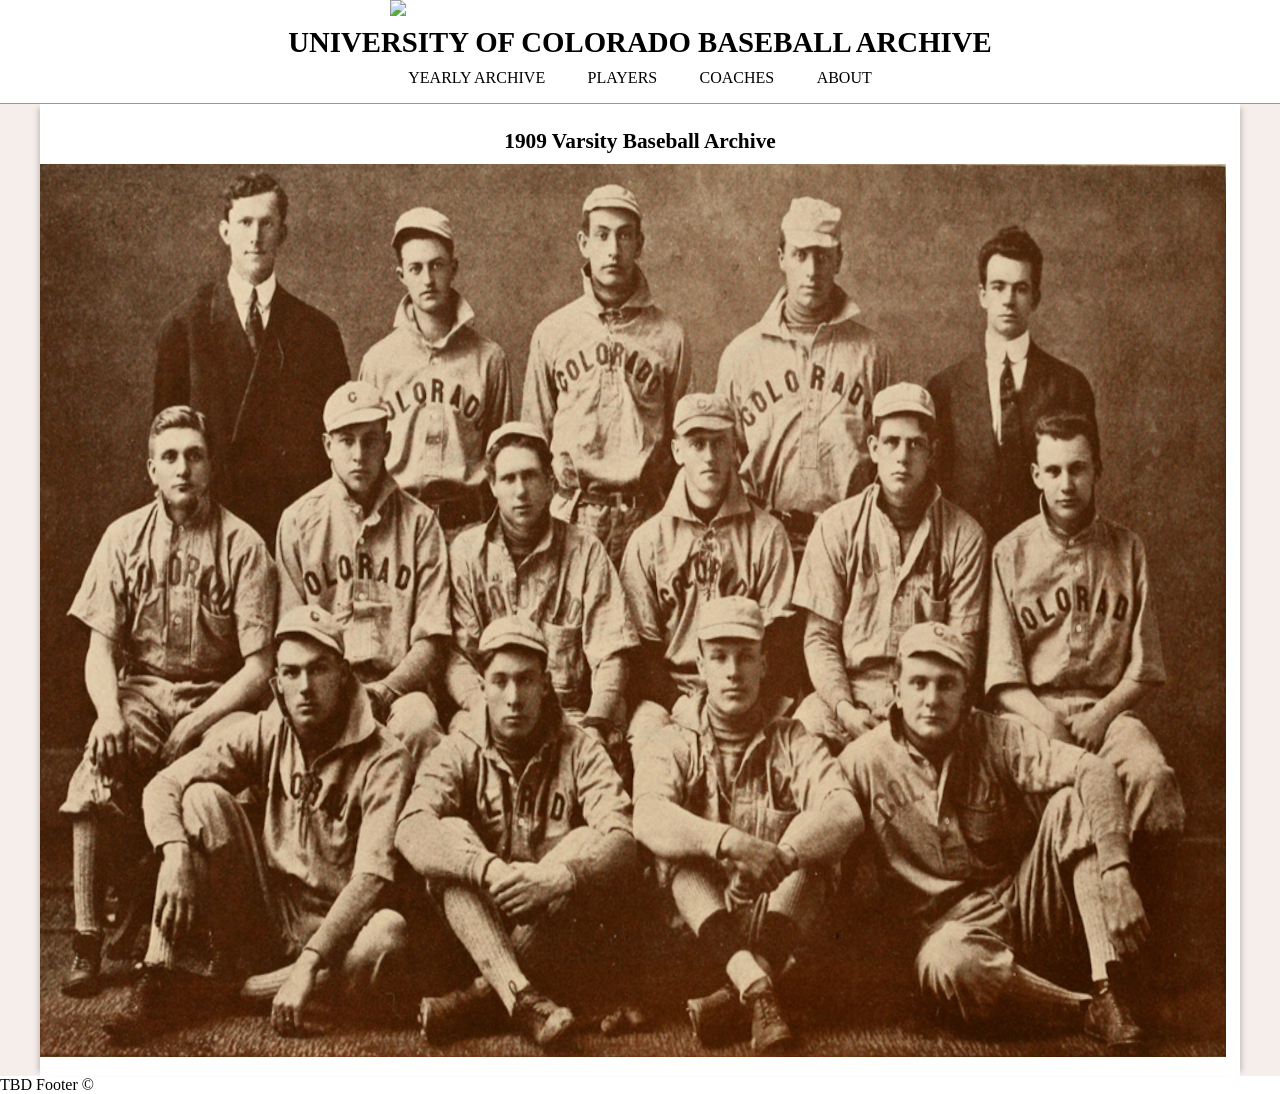
==== pages/years/1909.html @ 4bb7cfab "1909 start" ====
<!DOCTYPE html>
<html lang="en"><meta http-equiv="Content-Type" content="text/html; charset=UTF-8">

  <head>
    <meta charset-"UTF-8">
    <meta name="viewport" content="width=device-width, initial-scale=1.0">
    <link rel="stylesheet" href="../../assets/css/main.css">
    <link rel="stylesheet" href="../../assets/css/mobile.css">

  </head>
  <body>
    <title>Archives of CU Baseball</title>
    <div id="header"></div>
    <div id="main-background">
        <div id="info-content">          
            <h1>1909 Varsity Baseball Archive</h1>
            <img src="../../assets/images/team/teamphoto1909.png" alt="Full Team Photo 1908-09" class="main-image"><br>

        </div>
    </div>
    <div id="footer"></div>
    <script src="../../assets/javascript/headerFooter.js"></script>
  </body>
</html>
---- assets/css/main.css ----
body {font-family: 'Playfair Display', serif;}
* {box-sizing: border-box;}
* {
        margin: 0;
        padding: 0;
        border: 0;
        outline: 0;
        font-size: 100%;
        vertical-align: baseline;
        background: transparent;
    }

.headerImage {
    display: block;
    margin-left: auto;
    margin-right: auto;
    image-rendering: auto;
    max-width: 500px;
}
#header h1{
	font-family: Georgia, serif;
    display:flex;
    justify-content: center;
    font-size: 1.8em;
    margin-top:10px;
    margin-bottom:10px;
}
.container {
    text-align: center;
    margin: 0 auto;
}
#header nav{
    width:100%;
    height: 30px;
    background: rgb(255,255,255);
    position: relative;
    display:block;
    margin-bottom:5px;
}
#header nav a{
    color: rgb(0, 0, 0);
    text-decoration:none;
    white-space: nowrap;
    margin: 1.5%;
}
#header nav a:hover{
    color: rgb(207, 184, 124, 1);
    text-decoration: none;
    -webkit-transition: all .3s ease;
    -moz-transition: all .3s ease;
    -ms-transition: all .3s ease;
    -o-transition: all .3s ease;
    transition: all .3s ease;
}
#header p{
	font-family: 'Playfair Display', serif;
    font-size: 12pt;
    margin-top:10px;
    margin-bottom:10px;
}
#header hr{
    display: block;
    height: 1px;
    border: 0;
    border-top: 1px solid #979797;
    margin: 1em 0;
    padding: 0;
}
#main-background{
    background: rgb(246,238,235);
}
#info-content {
    max-width: 1200px;
    width: 100%;
    margin: 0 auto;
    background: rgb(255, 255, 255);
    padding-top: 15px;
    padding-bottom: 15px;
    height:auto;
    overflow:hidden;
    -webkit-box-shadow: 0 5px 5px 0 rgba(0, 0, 0, .25);
    box-shadow: 6px 0 5px -4px rgba(0, 0, 0, 0.2), -6px 0 5px -4px rgba(0, 0, 0, 0.2);
}
.row:after {
  content: "";
  display: table;
  clear: both;
}
.main-column {
  float: left;
  width: 33.33%;
  padding: 10px;
}
#info-content hr{
    display: block;
    height: 1px;
    border: 0;
    border-top: 1px solid #979797;
    margin-top: 0px;
    margin-bottom: 0px;
    padding: 0;
}
#info-content h1{
    text-align:center;
    font-size: 16pt;
    font-family: 'Garamond', sans-serif;
    margin-top:10px;
    margin-bottom:10px;
	font-family: 'Playfair Display', serif;
}
#info-content h5{
    text-align:center;
    font-size: 9pt;
    margin-top:10px;
    margin-bottom:10px;
	font-family: 'Playfair Display', serif;
}
#info-content h3{
    text-align:center;
    font-size: 12pt;
    margin-top:5px;
    margin-bottom:5px;
	font-family: 'Playfair Display', serif;
}
#info-content h2{
    text-align:center;
    font-size: 20pt;
	font-family: 'Playfair Display', serif;
}
#info-content a{
    color: rgb(0, 0, 0);
    text-decoration:none;
    white-space: nowrap;
}
#info-content a:hover{
    color: rgb(207, 184, 124, 1);
    text-decoration: none;
    -webkit-transition: all .3s ease;
    -moz-transition: all .3s ease;
    -ms-transition: all .3s ease;
    -o-transition: all .3s ease;
    transition: all .3s ease;
}
.row::after {
  content: "";
  clear: both;
  display: table;
}
.year{
    border-bottom: solid;
}
.year-banner{
    background-color:rgb(246,238,235)
}
#main-image {
    display: block;
    margin-left: auto;
    margin-right: auto;
    image-rendering: auto;
    width: 100%;
}
---- assets/css/mobile.css ----
@media screen and (min-width: 601px) and (max-width: 800px){
    #header h1{
        text-align: center;
    }
}
@media screen and (min-width: 501px) and (max-width: 600px){
    #header h1{
        font-size: 18pt;
        text-align: center;
    }
    .headerImage{
        max-height:200px;
    }
    #info-content h5{
        font-size: 10pt;
        text-align: center;
    }
}
@media screen and (min-width: 451px) and (max-width:500px) {
    .main-column {
        width: 100%;
    }
    .headerImage {
        max-width: 100%;
    }
    #header h1{
        font-size: 14pt;
        text-align: center;
    }
    #header p{
        font-size: 10pt;
    }
    .headerImage{
        max-height:170px;
    }
    #info-content h5{
        font-size: 10pt;
        text-align: center;
    }
}
@media screen and (min-width: 370px) and (max-width:450px) {
    .main-column {
        width: 100%;
    }
    .headerImage{
        max-height:120px;
    }
    #header h1{
        font-size: 12pt;
        text-align: center;
    }
    #header p{
        font-size: 9pt;
    }
    #info-content h1{
        font-size: 12pt;
    }
    #info-content h5{
        font-size: 9pt;
        text-align: center;
    }
}
@media screen and (max-width: 369px){
    .main-column {
        width: 100%;
    }
    #header h1{
        font-size: 12pt;
        text-align: center;
    }
    .headerImage{
        max-height:100px;
    }
    #header p{
        font-size: 7pt;
    }
    #info-content h1{
        font-size: 10pt;
    }
    #info-content h5{
        font-size: 8pt;
        text-align: center;
    }
}
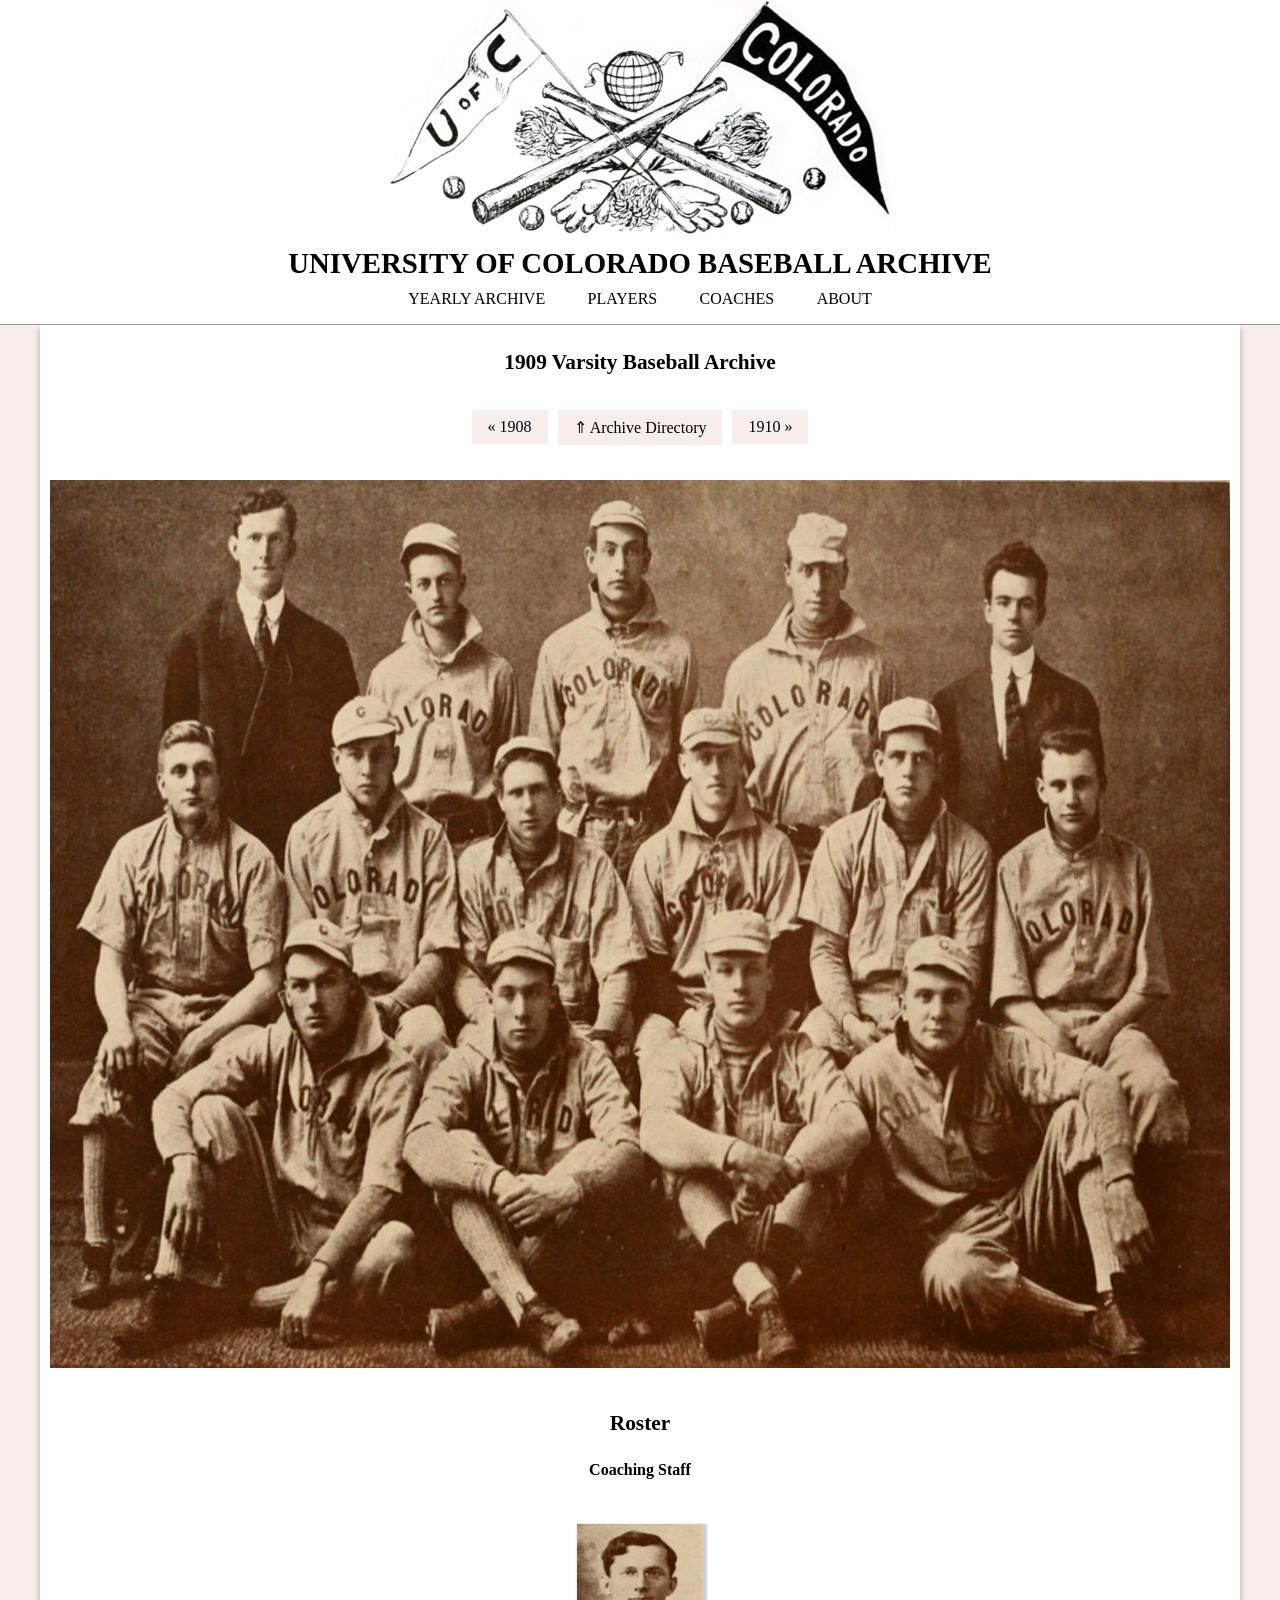
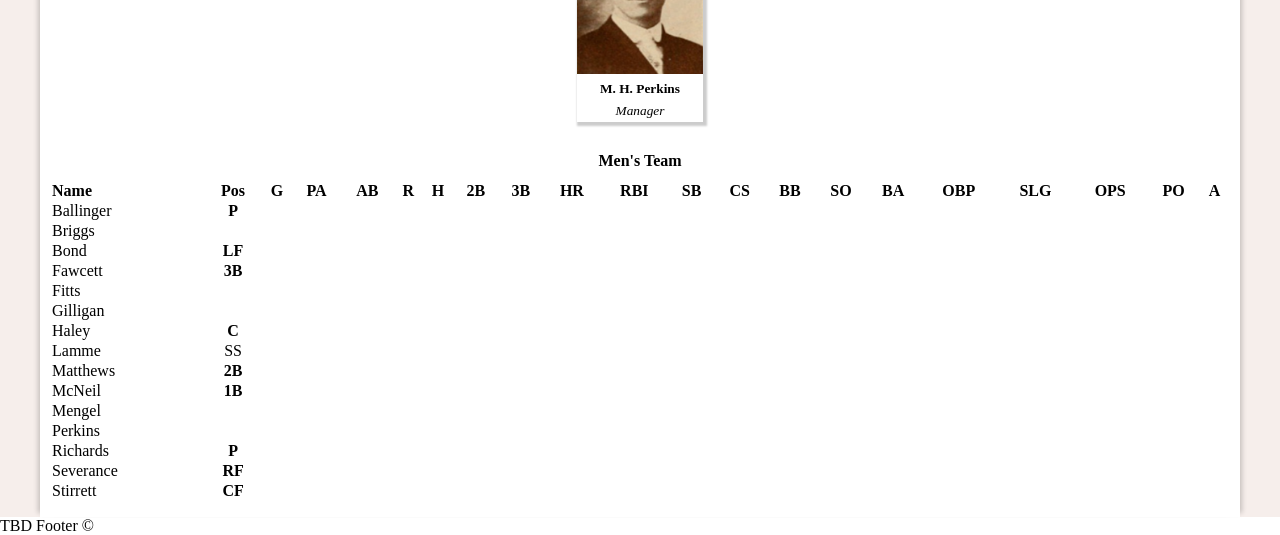
==== commit 2a8c0594: "1909 work" ====
--- a/pages/years/1909.html
+++ b/pages/years/1909.html
@@ -12,13 +12,111 @@
     <title>Archives of CU Baseball</title>
     <div id="header"></div>
     <div id="main-background">
-        <div id="info-content">          
-            <h1>1909 Varsity Baseball Archive</h1>
-            <img src="../../assets/images/team/teamphoto1909.png" alt="Full Team Photo 1908-09" class="main-image"><br>
-
+        <div id="info-content">
+            <div id="tab-content">   
+              <h1>1909 Varsity Baseball Archive</h1>
+              <div class="backnext">
+                  <a id = 'backnextbutton' href="./1908" class="next">&laquo; 1908</a><br>
+                  <a id = 'backnextbutton' href="../../" class="next">&uArr; Archive Directory</a>
+                  <a id = 'backnextbutton' href="./1910" class="next">1910 &raquo;</a>
+              </div>
+              <img src="../../assets/images/team/teamphoto1909.png" alt="Full Team Photo 1908-09" class="main-image"><br>
+              <h2>Roster</h2>
+              <h3>Coaching Staff</h3>
+              <div id="headshotcontainer">
+                <a>
+                    <img src="../../assets/images/headshots/mhperkins.png" class="coachheadshot" alt="Headshot of Otis Smith"><br>
+                    <div class="caption"><b>M. H. Perkins</b></div>
+                    <div class="caption"><i>Manager</i></div>
+                </a>
+              </div>
+              <h3>Men's Team</h3>
+              <table id="table-roster">
+                <tbody>
+                  <tr>
+                    <th>Name</th>
+                    <th>Pos</th>
+                    <th>G</th>
+                    <th>PA</th>
+                    <th>AB</th>
+                    <th>R</th>
+                    <th>H</th>
+                    <th>2B</th>
+                    <th>3B</th>
+                    <th>HR</th>
+                    <th>RBI</th>
+                    <th>SB</th>
+                    <th>CS</th>
+                    <th>BB</th>
+                    <th>SO</th>
+                    <th>BA</th>
+                    <th>OBP</th>
+                    <th>SLG</th>
+                    <th>OPS</th>
+                    <th>PO</th>
+                    <th>A</th>
+                  </tr>
+                  <tr>
+                    <td>Ballinger</td>
+                    <td><b>P</b></td>
+                  </tr>
+                  <tr>
+                    <td>Briggs</td>
+                  </tr>
+                  <tr>
+                    <td>Bond</td>
+                    <td><b>LF</b></td>
+                  </tr>
+                  <tr>
+                    <td>Fawcett</td>
+                    <td><b>3B</b></td>
+                  </tr>
+                  <tr>
+                    <td>Fitts</td>
+                  </tr>
+                  <tr>
+                    <td>Gilligan</td>
+                  </tr>
+                  <tr>
+                    <td>Haley</td>
+                    <td><b>C</b></td>
+                  </tr>
+                  <tr>
+                    <td>Lamme</td>
+                    <td>SS</td>
+                  </tr>
+                  <tr>
+                    <td>Matthews</td>
+                    <td><b>2B</b></td>
+                  </tr>
+                  <tr>
+                    <td>McNeil</td>
+                    <td><b>1B</b></td>
+                  </tr>
+                  <tr>
+                    <td>Mengel</td>
+                  </tr>
+                  <tr>
+                    <td>Perkins</td>
+                  </tr>
+                  <tr>
+                    <td>Richards</td>
+                    <td><b>P</b></td>
+                  </tr>
+                  <tr>
+                    <td>Severance</td>
+                    <td><b>RF</b></td>
+                  </tr>
+                  <tr>
+                    <td>Stirrett</td>
+                    <td><b>CF</b></td>
+                  </tr>
+                </tbody>
+              </table>
+            </div>   
         </div>
     </div>
     <div id="footer"></div>
-    <script src="../../assets/javascript/headerFooter.js"></script>
+    <script src="../../assets/javascript//headerFooter/headerFooter.js"></script>
   </body>
 </html>
--- a/assets/css/main.css
+++ b/assets/css/main.css
@@ -9,7 +9,9 @@
         vertical-align: baseline;
         background: transparent;
     }
-
+img{
+    border: 0;
+}
 .headerImage {
     display: block;
     margin-left: auto;
@@ -152,10 +154,86 @@
 .year-banner{
     background-color:rgb(246,238,235)
 }
-#main-image {
+.main-image {
     display: block;
     margin-left: auto;
     margin-right: auto;
     image-rendering: auto;
     width: 100%;
+}
+#tab-content {
+    float: left;
+    padding: 0 10px;
+    max-width: 100%;
+    border-left: none;
+    height: 100%;
+    display: block;
+}
+.backnext{
+    display: flex;
+    justify-content: center;
+    align-items: center;
+    margin: 30px;
+}
+#backnextbutton{
+    text-decoration: none;
+    display: inline-block;
+    padding: 8px 16px;
+    background-color: rgb(246,238,235);
+    color: rgb(0, 0, 0);
+    margin: 5px;
+}
+#backnextbutton:hover { 
+    background-color: rgb(248, 243, 243); 
+    text-decoration: underline; 
+}
+#tab-content h2{
+    font-size:16pt;
+    margin:25px;
+}
+#tab-content h3{
+    margin: 10px;
+    font-size:12pt;
+}
+#headshotcontainer{
+    text-align:center;
+    margin:30px;
+}
+#headshotcontainer a{
+    margin:15px 20px auto;
+    display:inline-block;
+    font-size:10pt;
+    box-shadow: 2px 2px 2px 2px #ccc;
+}
+#headshotcontainer a:hover{
+    color: rgb(0, 0, 0);
+}
+.coachheadshot {
+    height: 150px; 
+}
+.caption {
+    padding: 3px;
+    text-align: center;
+}
+#table-roster{
+    margin: 0 auto;
+    width: 100%;
+}
+th:hover{
+    background-color:#f6f5f5;
+}
+#table-roster th:nth-child(1) {
+    text-align: left;
+}​
+#table-roster th{
+    text-align:center;
+}
+#table-roster td:nth-child(1) {
+  text-align: left;
+}
+#table-roster td{
+    text-align:center;
+}
+td:hover{
+    background-color:#f6f5f5;
 }
--- a/assets/css/mobile.css
+++ b/assets/css/mobile.css
@@ -14,6 +14,9 @@
     #info-content h5{
         font-size: 10pt;
         text-align: center;
+    }
+    .coachheadshot {
+        height: 130px; 
     }
 }
 @media screen and (min-width: 451px) and (max-width:500px) {
@@ -37,6 +40,9 @@
         font-size: 10pt;
         text-align: center;
     }
+    .coachheadshot {
+        height: 120px; 
+    }
 }
 @media screen and (min-width: 370px) and (max-width:450px) {
     .main-column {
@@ -58,6 +64,9 @@
     #info-content h5{
         font-size: 9pt;
         text-align: center;
+    }
+    .coachheadshot {
+        height: 110px; 
     }
 }
 @media screen and (max-width: 369px){
@@ -81,4 +90,7 @@
         font-size: 8pt;
         text-align: center;
     }
+    .coachheadshot {
+        height: 105px; 
+    }
 }
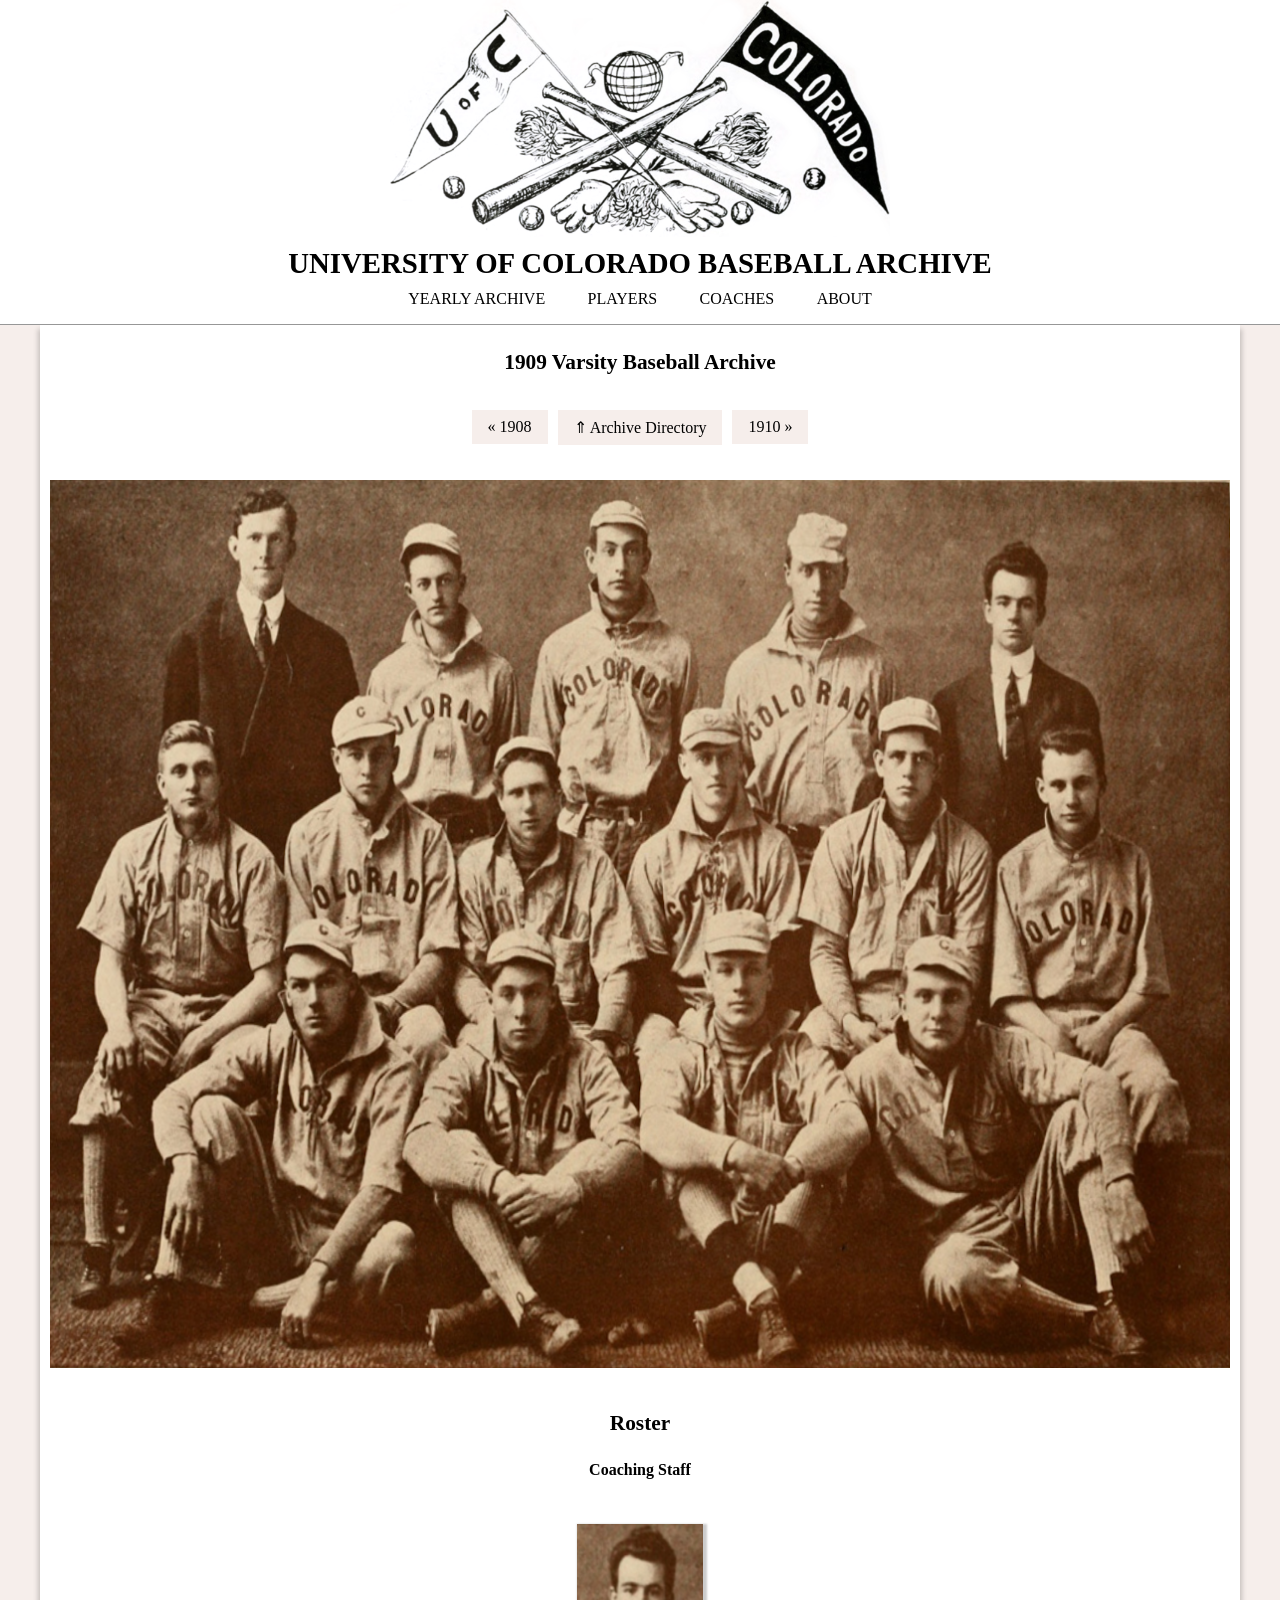
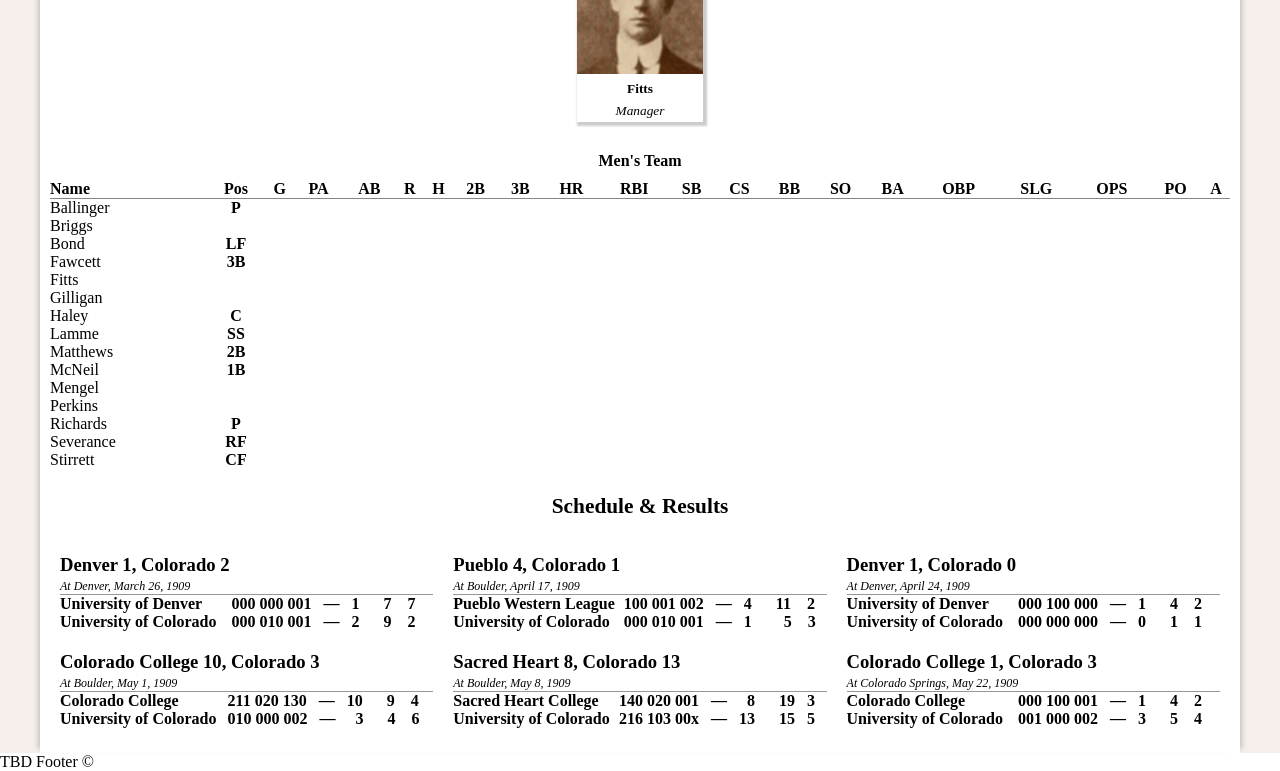
==== commit 986e5667: "1909 box additions" ====
--- a/pages/years/1909.html
+++ b/pages/years/1909.html
@@ -25,8 +25,8 @@
               <h3>Coaching Staff</h3>
               <div id="headshotcontainer">
                 <a>
-                    <img src="../../assets/images/headshots/mhperkins.png" class="coachheadshot" alt="Headshot of Otis Smith"><br>
-                    <div class="caption"><b>M. H. Perkins</b></div>
+                    <img src="../../assets/images/headshots/fitts.png" class="coachheadshot" alt="Headshot of Fitts"><br>
+                    <div class="caption"><b>Fitts</b></div>
                     <div class="caption"><i>Manager</i></div>
                 </a>
               </div>
@@ -83,7 +83,7 @@
                   </tr>
                   <tr>
                     <td>Lamme</td>
-                    <td>SS</td>
+                    <td><b>SS</b></td>
                   </tr>
                   <tr>
                     <td>Matthews</td>
@@ -113,6 +113,95 @@
                   </tr>
                 </tbody>
               </table>
+              <h2>Schedule &amp; Results</h2>
+              <div class = "row">
+                <div class="main-columnbox">
+                  <p class="box-title">Denver 1, Colorado 2</p>
+                  <i>At Denver, March 26, 1909</i><hr>
+                  <table class="box-score">
+                    <tr>
+                      <td><b>University of Denver</b></td>
+                      <td><b>000 000 001  —   1    7   7</b></td>
+                    </tr>
+                    <tr>
+                      <td><b>University of Colorado</b></td>
+                      <td><b>000 010 001  —   2    9   2</b></td>
+                    </tr>
+                  </table>
+                </div>
+                <div class="main-columnbox">
+                  <p class="box-title">Pueblo 4, Colorado 1</p>
+                  <i>At Boulder, April 17, 1909</i><hr>
+                  <table class="box-score">
+                    <tr>
+                      <td><b>Pueblo Western League</b></td>
+                      <td><b>100 001 002  —   4    11   2</b></td>
+                    </tr>
+                    <tr>
+                      <td><b>University of Colorado</b></td>
+                      <td><b>000 010 001  —   1     5   3</b></td>
+                    </tr>
+                  </table>
+                </div>
+                <div class="main-columnbox">
+                  <p class="box-title">Denver 1, Colorado 0</p>
+                  <i>At Denver, April 24, 1909</i><hr>
+                  <table class="box-score">
+                    <tr>
+                      <td><b>University of Denver</b></td>
+                      <td><b>000 100 000  —   1    4   2</b></td>
+                    </tr>
+                    <tr>
+                      <td><b>University of Colorado</b></td>
+                      <td><b>000 000 000  —   0    1   1</b></td>
+                    </tr>
+                  </table>
+                </div>
+              </div>
+              <div class="row">
+                <div class="main-columnbox">
+                  <p class="box-title">Colorado College 10, Colorado 3</p>
+                  <i>At Boulder, May 1, 1909</i><hr>
+                  <table class="box-score">
+                    <tr>
+                      <td><b>Colorado College</b></td>
+                      <td><b>211 020 130  —   10    9   4</b></td>
+                    </tr>
+                    <tr>
+                      <td><b>University of Colorado</b></td>
+                      <td><b>010 000 002  —    3    4   6</b></td>
+                    </tr>
+                  </table>
+                </div>
+                <div class="main-columnbox">
+                  <p class="box-title">Sacred Heart 8, Colorado 13</p>
+                  <i>At Boulder, May 8, 1909</i><hr>
+                  <table class="box-score">
+                    <tr>
+                      <td><b>Sacred Heart College</b></td>
+                      <td><b>140 020 001  —    8    19  3</b></td>
+                    </tr>
+                    <tr>
+                      <td><b>University of Colorado</b></td>
+                      <td><b>216 103 00x  —   13    15  5</b></td>
+                    </tr>
+                  </table>
+                </div>
+                <div class="main-columnbox">
+                  <p class="box-title">Colorado College 1, Colorado 3</p>
+                  <i>At Colorado Springs, May 22, 1909</i><hr>
+                  <table class="box-score">
+                    <tr>
+                      <td><b>Colorado College</b></td>
+                      <td><b>000 100 001  —   1    4   2</b></td>
+                    </tr>
+                    <tr>
+                      <td><b>University of Colorado</b></td>
+                      <td><b>001 000 002  —   3    5   4</b></td>
+                    </tr>
+                  </table>
+                </div>
+              </div>
             </div>   
         </div>
     </div>
--- a/assets/css/main.css
+++ b/assets/css/main.css
@@ -218,6 +218,7 @@
 #table-roster{
     margin: 0 auto;
     width: 100%;
+    border-collapse: collapse;
 }
 th:hover{
     background-color:#f6f5f5;
@@ -229,11 +230,32 @@
     text-align:center;
 }
 #table-roster td:nth-child(1) {
-  text-align: left;
+    text-align: left;
 }
 #table-roster td{
     text-align:center;
 }
 td:hover{
     background-color:#f6f5f5;
+}
+#table-roster tr:first-of-type {
+    border-bottom: 1px solid rgb(133, 133, 133);
+}
+.box-score{
+    margin: 0 auto;
+    width: 100%;
+    border-collapse: collapse;
+}
+.main-columnbox {
+    float: left;
+    width: 33.33%;
+    padding: 10px;
+}
+.main-columnbox i{
+    font-size:9pt
+}
+.box-title{
+    text-align:left;
+    font-weight: bold;
+    font-size: 14pt;
 }
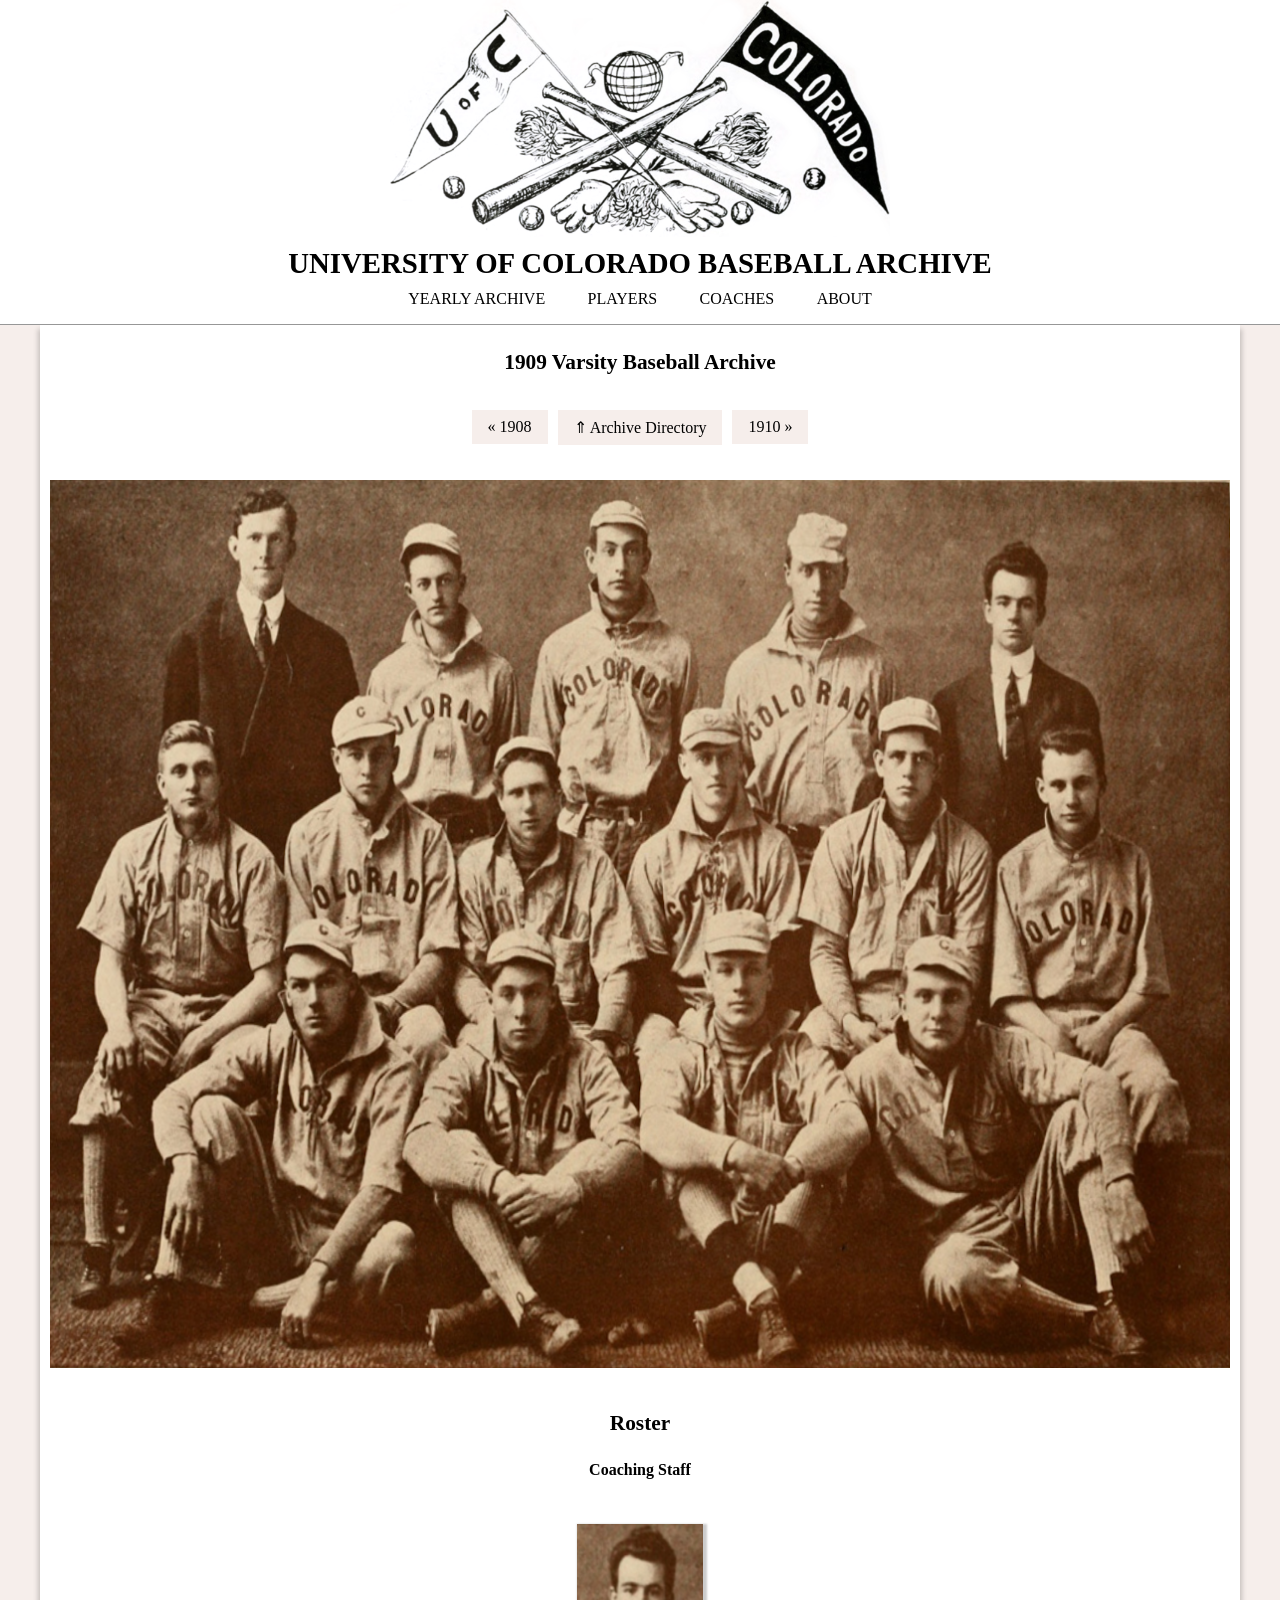
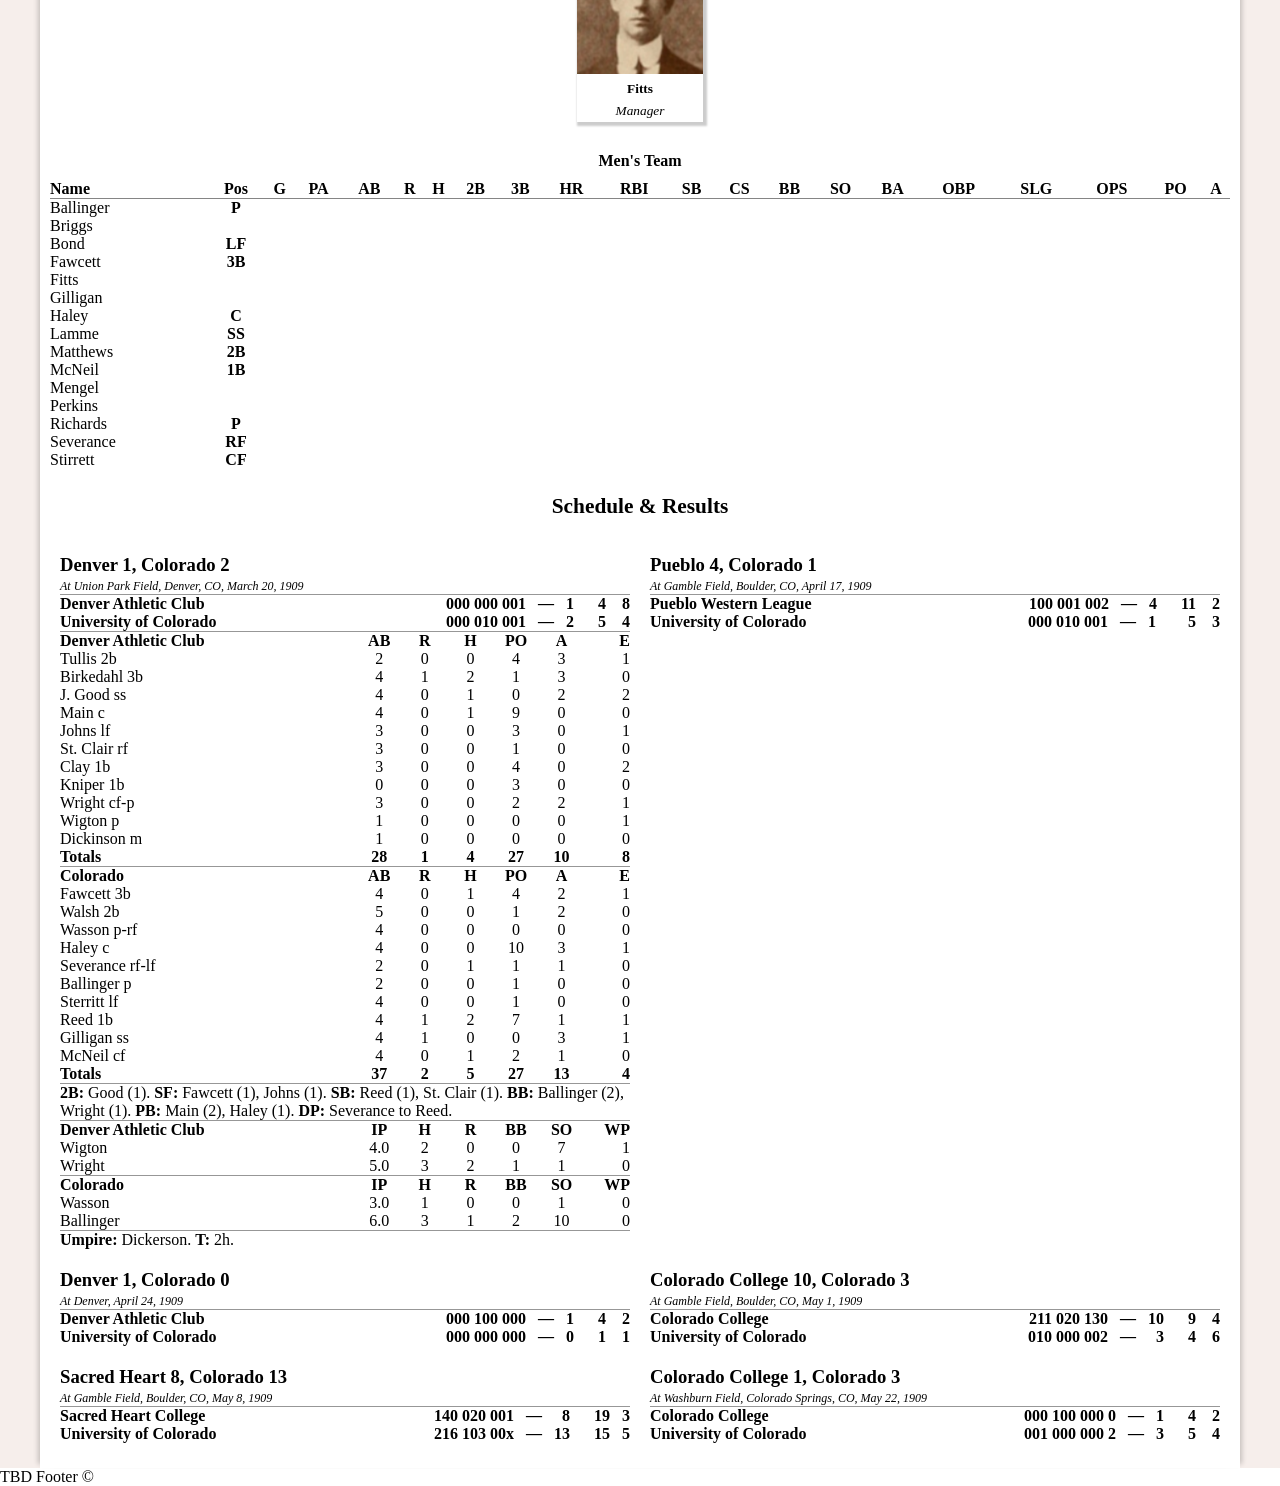
==== commit a7194146: "mobile clean up and dac 1909 meet" ====
--- a/pages/years/1909.html
+++ b/pages/years/1909.html
@@ -20,6 +20,7 @@
                   <a id = 'backnextbutton' href="../../" class="next">&uArr; Archive Directory</a>
                   <a id = 'backnextbutton' href="./1910" class="next">1910 &raquo;</a>
               </div>
+              <!-- https://www.coloradohistoricnewspapers.org/?a=d&d=RMD19090321-01.2.195&srpos=18&e=-01-1909--06-1909--en-20--1--img-txIN%7CtxCO%7CtxTA-colorado+university+baseball-------0------ -->
               <img src="../../assets/images/team/teamphoto1909.png" alt="Full Team Photo 1908-09" class="main-image"><br>
               <h2>Roster</h2>
               <h3>Coaching Staff</h3>
@@ -31,107 +32,407 @@
                 </a>
               </div>
               <h3>Men's Team</h3>
-              <table id="table-roster">
-                <tbody>
-                  <tr>
-                    <th>Name</th>
-                    <th>Pos</th>
-                    <th>G</th>
-                    <th>PA</th>
-                    <th>AB</th>
-                    <th>R</th>
-                    <th>H</th>
-                    <th>2B</th>
-                    <th>3B</th>
-                    <th>HR</th>
-                    <th>RBI</th>
-                    <th>SB</th>
-                    <th>CS</th>
-                    <th>BB</th>
-                    <th>SO</th>
-                    <th>BA</th>
-                    <th>OBP</th>
-                    <th>SLG</th>
-                    <th>OPS</th>
-                    <th>PO</th>
-                    <th>A</th>
-                  </tr>
-                  <tr>
-                    <td>Ballinger</td>
-                    <td><b>P</b></td>
-                  </tr>
-                  <tr>
-                    <td>Briggs</td>
-                  </tr>
-                  <tr>
-                    <td>Bond</td>
-                    <td><b>LF</b></td>
-                  </tr>
-                  <tr>
-                    <td>Fawcett</td>
-                    <td><b>3B</b></td>
-                  </tr>
-                  <tr>
-                    <td>Fitts</td>
-                  </tr>
-                  <tr>
-                    <td>Gilligan</td>
-                  </tr>
-                  <tr>
-                    <td>Haley</td>
-                    <td><b>C</b></td>
-                  </tr>
-                  <tr>
-                    <td>Lamme</td>
-                    <td><b>SS</b></td>
-                  </tr>
-                  <tr>
-                    <td>Matthews</td>
-                    <td><b>2B</b></td>
-                  </tr>
-                  <tr>
-                    <td>McNeil</td>
-                    <td><b>1B</b></td>
-                  </tr>
-                  <tr>
-                    <td>Mengel</td>
-                  </tr>
-                  <tr>
-                    <td>Perkins</td>
-                  </tr>
-                  <tr>
-                    <td>Richards</td>
-                    <td><b>P</b></td>
-                  </tr>
-                  <tr>
-                    <td>Severance</td>
-                    <td><b>RF</b></td>
-                  </tr>
-                  <tr>
-                    <td>Stirrett</td>
-                    <td><b>CF</b></td>
-                  </tr>
-                </tbody>
-              </table>
+              <div style="overflow-x:auto;">
+                <table id="table-roster">
+                  <tbody>
+                    <tr>
+                      <th>Name</th>
+                      <th>Pos</th>
+                      <th>G</th>
+                      <th>PA</th>
+                      <th>AB</th>
+                      <th>R</th>
+                      <th>H</th>
+                      <th>2B</th>
+                      <th>3B</th>
+                      <th>HR</th>
+                      <th>RBI</th>
+                      <th>SB</th>
+                      <th>CS</th>
+                      <th>BB</th>
+                      <th>SO</th>
+                      <th>BA</th>
+                      <th>OBP</th>
+                      <th>SLG</th>
+                      <th>OPS</th>
+                      <th>PO</th>
+                      <th>A</th>
+                    </tr>
+                    <tr>
+                      <td>Ballinger</td>
+                      <td><b>P</b></td>
+                    </tr>
+                    <tr>
+                      <td>Briggs</td>
+                    </tr>
+                    <tr>
+                      <td>Bond</td>
+                      <td><b>LF</b></td>
+                    </tr>
+                    <tr>
+                      <td>Fawcett</td>
+                      <td><b>3B</b></td>
+                    </tr>
+                    <tr>
+                      <td>Fitts</td>
+                    </tr>
+                    <tr>
+                      <td>Gilligan</td>
+                    </tr>
+                    <tr>
+                      <td>Haley</td>
+                      <td><b>C</b></td>
+                    </tr>
+                    <tr>
+                      <td>Lamme</td>
+                      <td><b>SS</b></td>
+                    </tr>
+                    <tr>
+                      <td>Matthews</td>
+                      <td><b>2B</b></td>
+                    </tr>
+                    <tr>
+                      <td>McNeil</td>
+                      <td><b>1B</b></td>
+                    </tr>
+                    <tr>
+                      <td>Mengel</td>
+                    </tr>
+                    <tr>
+                      <td>Perkins</td>
+                    </tr>
+                    <tr>
+                      <td>Richards</td>
+                      <td><b>P</b></td>
+                    </tr>
+                    <tr>
+                      <td>Severance</td>
+                      <td><b>RF</b></td>
+                    </tr>
+                    <tr>
+                      <td>Stirrett</td>
+                      <td><b>CF</b></td>
+                    </tr>
+                  </tbody>
+                </table>
+              </div>
               <h2>Schedule &amp; Results</h2>
               <div class = "row">
                 <div class="main-columnbox">
+                  <!-- https://www.e-yearbook.com/sp/eybb?school=593&year=1911&up=2&startpage=230 -->
                   <p class="box-title">Denver 1, Colorado 2</p>
-                  <i>At Denver, March 26, 1909</i><hr>
+                  <i>At Union Park Field, Denver, CO, March 20, 1909</i><hr>
                   <table class="box-score">
                     <tr>
-                      <td><b>University of Denver</b></td>
-                      <td><b>000 000 001  —   1    7   7</b></td>
+                      <td><b>Denver Athletic Club</b></td>
+                      <td><b>000 000 001  —   1    4   8</b></td>
                     </tr>
                     <tr>
                       <td><b>University of Colorado</b></td>
-                      <td><b>000 010 001  —   2    9   2</b></td>
-                    </tr>
-                  </table>
+                      <td><b>000 010 001  —   2    5   4</b></td>
+                    </tr>
+                  </table><hr>
+                  <table class="box-score-detailed">
+                    <tr>
+                      <th class="main-stat">Denver Athletic Club</th>
+                      <th class="bat-stat">AB</th>
+                      <th class="bat-stat">R</th>
+                      <th class="bat-stat">H</th>
+                      <th class="bat-stat">PO</th>
+                      <th class="bat-stat">A</th>
+                      <th class="last-stat">E</th>
+                    </tr>
+                    <tr>
+                      <td class="main-stat">Tullis 2b</td>
+                      <td class="bat-stat">2</td>
+                      <td class="bat-stat">0</td>
+                      <td class="bat-stat">0</td>
+                      <td class="bat-stat">4</td>
+                      <td class="bat-stat">3</td>
+                      <td class="last-stat">1</td>
+                    </tr>
+                    <tr>
+                      <td class="main-stat">Birkedahl 3b</td>
+                      <td class="bat-stat">4</td>
+                      <td class="bat-stat">1</td>
+                      <td class="bat-stat">2</td>
+                      <td class="bat-stat">1</td>
+                      <td class="bat-stat">3</td>
+                      <td class="last-stat">0</td>
+                    </tr>
+                    <tr>
+                      <td class="main-stat">J. Good ss</td>
+                      <td class="bat-stat">4</td>
+                      <td class="bat-stat">0</td>
+                      <td class="bat-stat">1</td>
+                      <td class="bat-stat">0</td>
+                      <td class="bat-stat">2</td>
+                      <td class="last-stat">2</td>
+                    </tr>
+                    <tr>
+                      <td class="main-stat">Main c</td>
+                      <td class="bat-stat">4</td>
+                      <td class="bat-stat">0</td>
+                      <td class="bat-stat">1</td>
+                      <td class="bat-stat">9</td>
+                      <td class="bat-stat">0</td>
+                      <td class="last-stat">0</td>
+                    </tr>
+                    <tr>
+                      <td class="main-stat">Johns lf</td>
+                      <td class="bat-stat">3</td>
+                      <td class="bat-stat">0</td>
+                      <td class="bat-stat">0</td>
+                      <td class="bat-stat">3</td>
+                      <td class="bat-stat">0</td>
+                      <td class="last-stat">1</td>
+                    </tr>
+                    <tr>
+                      <td class="main-stat">St. Clair rf</td>
+                      <td class="bat-stat">3</td>
+                      <td class="bat-stat">0</td>
+                      <td class="bat-stat">0</td>
+                      <td class="bat-stat">1</td>
+                      <td class="bat-stat">0</td>
+                      <td class="last-stat">0</td>
+                    </tr>
+                    <tr>
+                      <td class="main-stat">Clay 1b</td>
+                      <td class="bat-stat">3</td>
+                      <td class="bat-stat">0</td>
+                      <td class="bat-stat">0</td>
+                      <td class="bat-stat">4</td>
+                      <td class="bat-stat">0</td>
+                      <td class="last-stat">2</td>
+                    </tr>
+                    <tr>
+                      <td class="main-stat">Kniper 1b</td>
+                      <td class="bat-stat">0</td>
+                      <td class="bat-stat">0</td>
+                      <td class="bat-stat">0</td>
+                      <td class="bat-stat">3</td>
+                      <td class="bat-stat">0</td>
+                      <td class="last-stat">0</td>
+                    </tr>
+                    <tr>
+                      <td class="main-stat">Wright cf-p</td>
+                      <td class="bat-stat">3</td>
+                      <td class="bat-stat">0</td>
+                      <td class="bat-stat">0</td>
+                      <td class="bat-stat">2</td>
+                      <td class="bat-stat">2</td>
+                      <td class="last-stat">1</td>
+                    </tr>
+                    <tr>
+                      <td class="main-stat">Wigton p</td>
+                      <td class="bat-stat">1</td>
+                      <td class="bat-stat">0</td>
+                      <td class="bat-stat">0</td>
+                      <td class="bat-stat">0</td>
+                      <td class="bat-stat">0</td>
+                      <td class="last-stat">1</td>
+                    </tr>
+                    <tr>
+                      <td class="main-stat">Dickinson m</td>
+                      <td class="bat-stat">1</td>
+                      <td class="bat-stat">0</td>
+                      <td class="bat-stat">0</td>
+                      <td class="bat-stat">0</td>
+                      <td class="bat-stat">0</td>
+                      <td class="last-stat">0</td>
+                    </tr>
+                    <tr>
+                      <th class="main-stat">Totals</th>
+                      <th class="bat-stat">28</th>
+                      <th class="bat-stat">1</th>
+                      <th class="bat-stat">4</th>
+                      <th class="bat-stat">27</th>
+                      <th class="bat-stat">10</th>
+                      <th class="last-stat">8</th>
+                    </tr>
+                  </table><hr>
+                  <table class="box-score-detailed">
+                    <tr>
+                      <th class="main-stat">Colorado</th>
+                      <th class="bat-stat">AB</th>
+                      <th class="bat-stat">R</th>
+                      <th class="bat-stat">H</th>
+                      <th class="bat-stat">PO</th>
+                      <th class="bat-stat">A</th>
+                      <th class="last-stat">E</th>
+                    </tr>
+                    <tr>
+                      <td class="main-stat">Fawcett 3b</td>
+                      <td class="bat-stat">4</td>
+                      <td class="bat-stat">0</td>
+                      <td class="bat-stat">1</td>
+                      <td class="bat-stat">4</td>
+                      <td class="bat-stat">2</td>
+                      <td class="last-stat">1</td>
+                    </tr>
+                    <tr>
+                      <td class="main-stat">Walsh 2b</td>
+                      <td class="bat-stat">5</td>
+                      <td class="bat-stat">0</td>
+                      <td class="bat-stat">0</td>
+                      <td class="bat-stat">1</td>
+                      <td class="bat-stat">2</td>
+                      <td class="last-stat">0</td>
+                    </tr>
+                    <tr>
+                      <td class="main-stat">Wasson p-rf</td>
+                      <td class="bat-stat">4</td>
+                      <td class="bat-stat">0</td>
+                      <td class="bat-stat">0</td>
+                      <td class="bat-stat">0</td>
+                      <td class="bat-stat">0</td>
+                      <td class="last-stat">0</td>
+                    </tr>
+                    <tr>
+                      <td class="main-stat">Haley c</td>
+                      <td class="bat-stat">4</td>
+                      <td class="bat-stat">0</td>
+                      <td class="bat-stat">0</td>
+                      <td class="bat-stat">10</td>
+                      <td class="bat-stat">3</td>
+                      <td class="last-stat">1</td>
+                    </tr>
+                    <tr>
+                      <td class="main-stat">Severance rf-lf</td>
+                      <td class="bat-stat">2</td>
+                      <td class="bat-stat">0</td>
+                      <td class="bat-stat">1</td>
+                      <td class="bat-stat">1</td>
+                      <td class="bat-stat">1</td>
+                      <td class="last-stat">0</td>
+                    </tr>
+                    <tr>
+                      <td class="main-stat">Ballinger p</td>
+                      <td class="bat-stat">2</td>
+                      <td class="bat-stat">0</td>
+                      <td class="bat-stat">0</td>
+                      <td class="bat-stat">1</td>
+                      <td class="bat-stat">0</td>
+                      <td class="last-stat">0</td>
+                    </tr>
+                    <tr>
+                      <td class="main-stat">Sterritt lf</td>
+                      <td class="bat-stat">4</td>
+                      <td class="bat-stat">0</td>
+                      <td class="bat-stat">0</td>
+                      <td class="bat-stat">1</td>
+                      <td class="bat-stat">0</td>
+                      <td class="last-stat">0</td>
+                    </tr>
+                    <tr>
+                      <td class="main-stat">Reed 1b</td>
+                      <td class="bat-stat">4</td>
+                      <td class="bat-stat">1</td>
+                      <td class="bat-stat">2</td>
+                      <td class="bat-stat">7</td>
+                      <td class="bat-stat">1</td>
+                      <td class="last-stat">1</td>
+                    </tr>
+                    <tr>
+                      <td class="main-stat">Gilligan ss</td>
+                      <td class="bat-stat">4</td>
+                      <td class="bat-stat">1</td>
+                      <td class="bat-stat">0</td>
+                      <td class="bat-stat">0</td>
+                      <td class="bat-stat">3</td>
+                      <td class="last-stat">1</td>
+                    </tr>
+                    <tr>
+                      <td class="main-stat">McNeil cf</td>
+                      <td class="bat-stat">4</td>
+                      <td class="bat-stat">0</td>
+                      <td class="bat-stat">1</td>
+                      <td class="bat-stat">2</td>
+                      <td class="bat-stat">1</td>
+                      <td class="last-stat">0</td>
+                    </tr>
+                    <tr>
+                      <th class="main-stat">Totals</th>
+                      <th class="bat-stat">37</th>
+                      <th class="bat-stat">2</th>
+                      <th class="bat-stat">5</th>
+                      <th class="bat-stat">27</th>
+                      <th class="bat-stat">13</th>
+                      <th class="last-stat">4</th>
+                    </tr>
+                  </table><hr>
+                  <p> <b>2B:</b> Good (1).
+                      <b>SF:</b> Fawcett (1), Johns (1).
+                      <b>SB:</b> Reed (1), St. Clair (1).
+                      <b>BB:</b> Ballinger (2), Wright (1).
+                      <b>PB:</b> Main (2), Haley (1).
+                      <b>DP:</b> Severance to Reed.
+                  </p><hr>
+                  <table class="box-score-detailed">
+                    <tr>
+                      <th class="main-stat">Denver Athletic Club</th>
+                      <th class="bat-stat">IP</th>
+                      <th class="bat-stat">H</th>
+                      <th class="bat-stat">R</th>
+                      <th class="bat-stat">BB</th>
+                      <th class="bat-stat">SO</th>
+                      <th class="last-stat">WP</th>
+                    </tr>
+                    <tr>
+                      <td class="main-stat">Wigton</td>
+                      <td class="bat-stat">4.0</td>
+                      <td class="bat-stat">2</td>
+                      <td class="bat-stat">0</td>
+                      <td class="bat-stat">0</td>
+                      <td class="bat-stat">7</td>
+                      <td class="last-stat">1</td>
+                    </tr>
+                    <tr>
+                      <td class="main-stat">Wright</td>
+                      <td class="bat-stat">5.0</td>
+                      <td class="bat-stat">3</td>
+                      <td class="bat-stat">2</td>
+                      <td class="bat-stat">1</td>
+                      <td class="bat-stat">1</td>
+                      <td class="last-stat">0</td>
+                    </tr>
+                  </table><hr>
+                  <table class="box-score-detailed">
+                    <tr>
+                      <th class="main-stat">Colorado</th>
+                      <th class="bat-stat">IP</th>
+                      <th class="bat-stat">H</th>
+                      <th class="bat-stat">R</th>
+                      <th class="bat-stat">BB</th>
+                      <th class="bat-stat">SO</th>
+                      <th class="last-stat">WP</th>
+                    </tr>
+                    <tr>
+                      <td class="main-stat">Wasson</td>
+                      <td class="bat-stat">3.0</td>
+                      <td class="bat-stat">1</td>
+                      <td class="bat-stat">0</td>
+                      <td class="bat-stat">0</td>
+                      <td class="bat-stat">1</td>
+                      <td class="last-stat">0</td>
+                    </tr>
+                    <tr>
+                      <td class="main-stat">Ballinger</td>
+                      <td class="bat-stat">6.0</td>
+                      <td class="bat-stat">3</td>
+                      <td class="bat-stat">1</td>
+                      <td class="bat-stat">2</td>
+                      <td class="bat-stat">10</td>
+                      <td class="last-stat">0</td>
+                    </tr>
+                  </table><hr>
+                  <p> <b>Umpire:</b> Dickerson.
+                      <b>T:</b> 2h.
+                  </p>
                 </div>
                 <div class="main-columnbox">
                   <p class="box-title">Pueblo 4, Colorado 1</p>
-                  <i>At Boulder, April 17, 1909</i><hr>
+                  <i>At Gamble Field, Boulder, CO, April 17, 1909</i><hr>
                   <table class="box-score">
                     <tr>
                       <td><b>Pueblo Western League</b></td>
@@ -140,42 +441,44 @@
                     <tr>
                       <td><b>University of Colorado</b></td>
                       <td><b>000 010 001  —   1     5   3</b></td>
-                    </tr>
-                  </table>
-                </div>
-                <div class="main-columnbox">
-                  <p class="box-title">Denver 1, Colorado 0</p>
-                  <i>At Denver, April 24, 1909</i><hr>
-                  <table class="box-score">
-                    <tr>
-                      <td><b>University of Denver</b></td>
-                      <td><b>000 100 000  —   1    4   2</b></td>
-                    </tr>
-                    <tr>
-                      <td><b>University of Colorado</b></td>
-                      <td><b>000 000 000  —   0    1   1</b></td>
                     </tr>
                   </table>
                 </div>
               </div>
               <div class="row">
                 <div class="main-columnbox">
-                  <p class="box-title">Colorado College 10, Colorado 3</p>
-                  <i>At Boulder, May 1, 1909</i><hr>
+                  <p class="box-title">Denver 1, Colorado 0</p>
+                  <i>At Denver, April 24, 1909</i><hr>
                   <table class="box-score">
                     <tr>
-                      <td><b>Colorado College</b></td>
-                      <td><b>211 020 130  —   10    9   4</b></td>
+                      <td><b>Denver Athletic Club</b></td>
+                      <td><b>000 100 000  —   1    4   2</b></td>
                     </tr>
                     <tr>
                       <td><b>University of Colorado</b></td>
-                      <td><b>010 000 002  —    3    4   6</b></td>
+                      <td><b>000 000 000  —   0    1   1</b></td>
                     </tr>
                   </table>
                 </div>
                 <div class="main-columnbox">
+                  <p class="box-title">Colorado College 10, Colorado 3</p>
+                  <i>At Gamble Field, Boulder, CO, May 1, 1909</i><hr>
+                  <table class="box-score">
+                    <tr>
+                      <td><b>Colorado College</b></td>
+                      <td><b>211 020 130  —   10    9   4</b></td>
+                    </tr>
+                    <tr>
+                      <td><b>University of Colorado</b></td>
+                      <td><b>010 000 002  —    3    4   6</b></td>
+                    </tr>
+                  </table>
+                </div>
+              </div>
+              <div class="row">
+                <div class="main-columnbox">
                   <p class="box-title">Sacred Heart 8, Colorado 13</p>
-                  <i>At Boulder, May 8, 1909</i><hr>
+                  <i>At Gamble Field, Boulder, CO, May 8, 1909</i><hr>
                   <table class="box-score">
                     <tr>
                       <td><b>Sacred Heart College</b></td>
@@ -188,16 +491,17 @@
                   </table>
                 </div>
                 <div class="main-columnbox">
+                  <!-- https://www.coloradohistoricnewspapers.org/?a=d&d=BDC19090524-01.2.25&srpos=14&e=-01-1909--06-1909--en-20--1--img-txIN%7CtxCO%7CtxTA-colorado+university+baseball-------0------ -->
                   <p class="box-title">Colorado College 1, Colorado 3</p>
-                  <i>At Colorado Springs, May 22, 1909</i><hr>
+                  <i>At Washburn Field, Colorado Springs, CO, May 22, 1909</i><hr>
                   <table class="box-score">
                     <tr>
                       <td><b>Colorado College</b></td>
-                      <td><b>000 100 001  —   1    4   2</b></td>
+                      <td><b>000 100 000 0  —   1    4   2</b></td>
                     </tr>
                     <tr>
                       <td><b>University of Colorado</b></td>
-                      <td><b>001 000 002  —   3    5   4</b></td>
+                      <td><b>001 000 000 2  —   3    5   4</b></td>
                     </tr>
                   </table>
                 </div>
--- a/assets/css/main.css
+++ b/assets/css/main.css
@@ -235,6 +235,9 @@
 #table-roster td{
     text-align:center;
 }
+.box-score td:nth-child(2){
+    text-align: right;
+}
 td:hover{
     background-color:#f6f5f5;
 }
@@ -246,9 +249,15 @@
     width: 100%;
     border-collapse: collapse;
 }
+.box-score-detailed{
+    margin: 0 auto;
+    width: 100%;
+    border-collapse: collapse;
+}
+
 .main-columnbox {
     float: left;
-    width: 33.33%;
+    width: 50%;
     padding: 10px;
 }
 .main-columnbox i{
@@ -258,4 +267,16 @@
     text-align:left;
     font-weight: bold;
     font-size: 14pt;
+}
+.bat-stat{
+    width:8%;
+    text-align:center;
+}
+.main-stat{
+    width:50px;
+    text-align:left;
+}
+.last-stat{
+    width:8%;
+    text-align:right;
 }
--- a/assets/css/mobile.css
+++ b/assets/css/mobile.css
@@ -1,6 +1,9 @@
 @media screen and (min-width: 601px) and (max-width: 800px){
     #header h1{
         text-align: center;
+    }
+    .main-columnbox {
+        width: 100%;
     }
 }
 @media screen and (min-width: 501px) and (max-width: 600px){
@@ -18,10 +21,19 @@
     .coachheadshot {
         height: 130px; 
     }
+    .main-columnbox {
+        width: 100%;
+    }
 }
 @media screen and (min-width: 451px) and (max-width:500px) {
     .main-column {
         width: 100%;
+    }
+    .main-columnbox {
+        width: 100%;
+    }
+    .main-columnbox i{
+        font-size:8pt
     }
     .headerImage {
         max-width: 100%;
@@ -43,10 +55,22 @@
     .coachheadshot {
         height: 120px; 
     }
+    .box-title{
+        font-size: 12pt;
+    }
+    .box-score td{
+        font-size:10pt
+    }
 }
 @media screen and (min-width: 370px) and (max-width:450px) {
     .main-column {
         width: 100%;
+    }
+    .main-columnbox {
+        width: 100%;
+    }
+    .main-columnbox i{
+        font-size:8pt
     }
     .headerImage{
         max-height:120px;
@@ -68,10 +92,22 @@
     .coachheadshot {
         height: 110px; 
     }
+    .box-title{
+        font-size: 12pt;
+    }
+    .box-score td{
+        font-size:10pt
+    }
 }
 @media screen and (max-width: 369px){
     .main-column {
         width: 100%;
+    }
+    .main-columnbox {
+        width: 100%;
+    }
+    .main-columnbox i{
+        font-size:8pt
     }
     #header h1{
         font-size: 12pt;
@@ -93,4 +129,10 @@
     .coachheadshot {
         height: 105px; 
     }
+    .box-title{
+        font-size: 12pt;
+    }
+    .box-score td{
+        font-size:10pt
+    }
 }
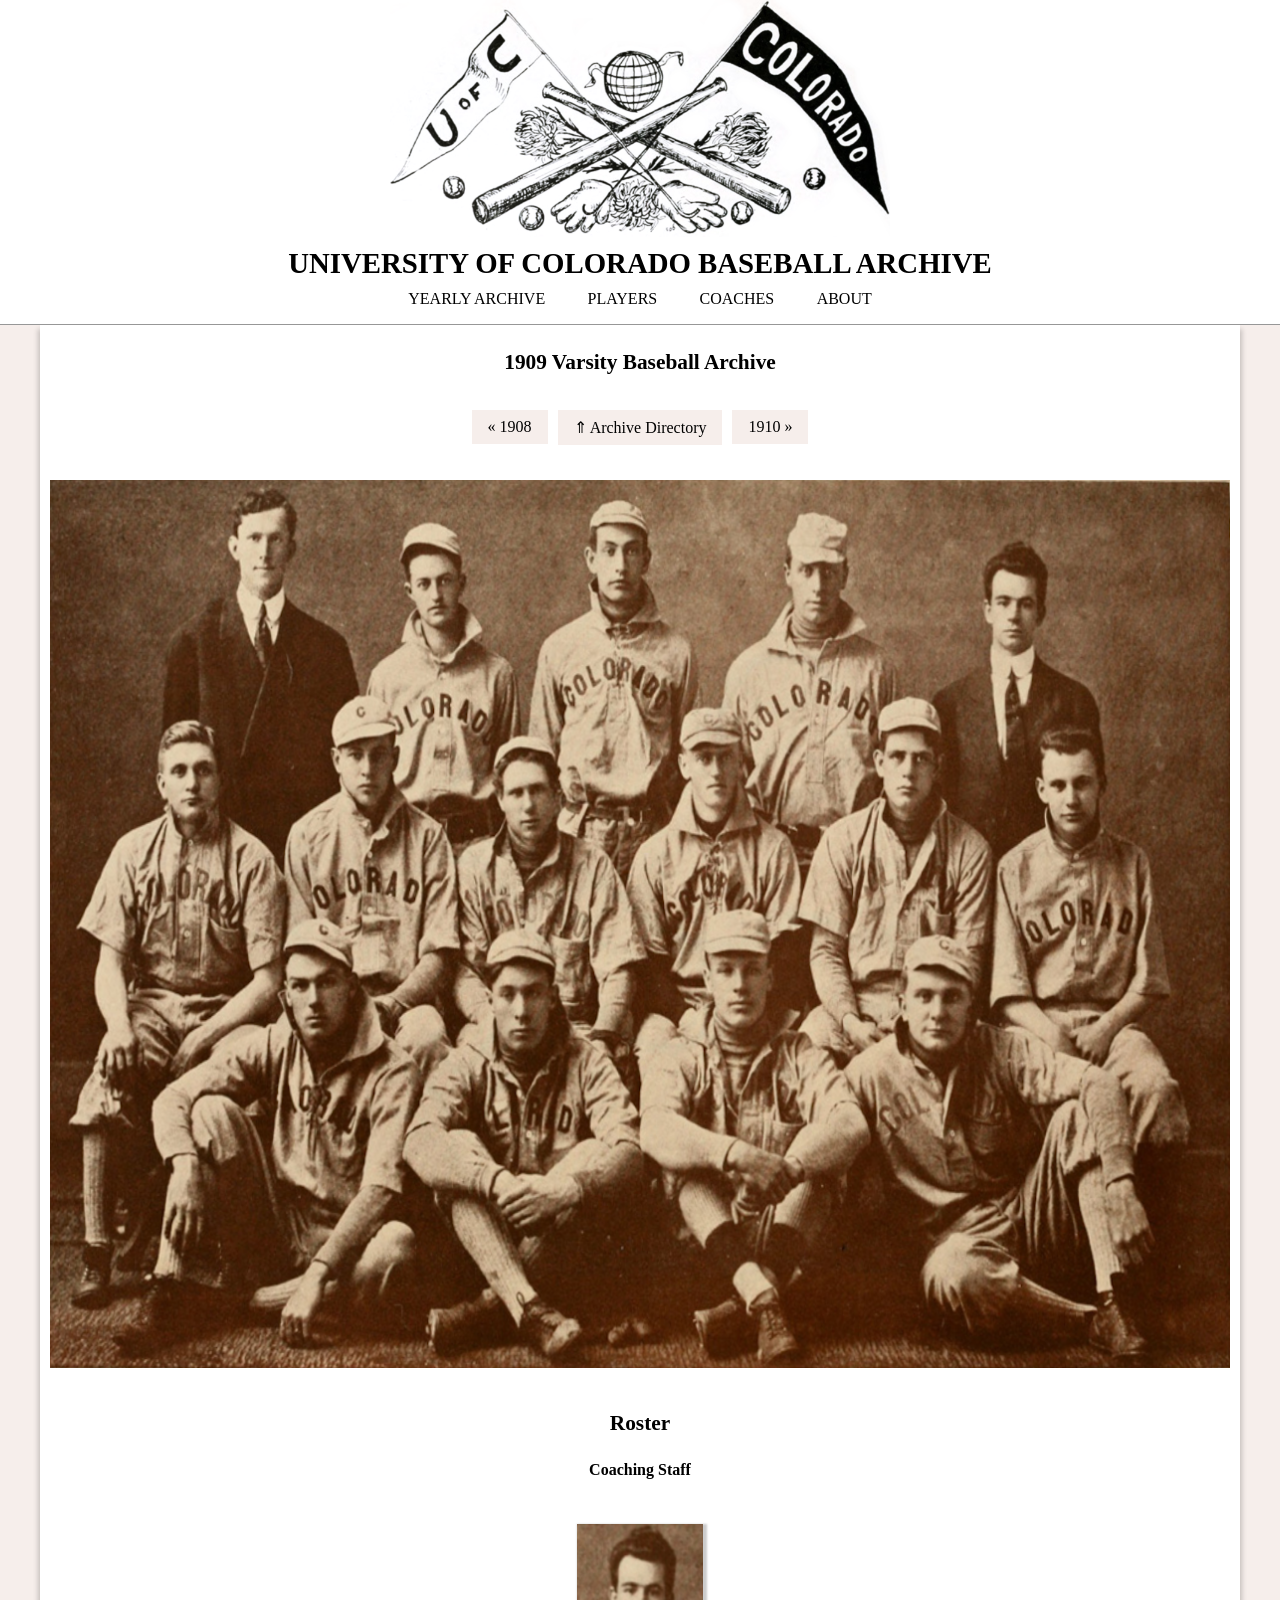
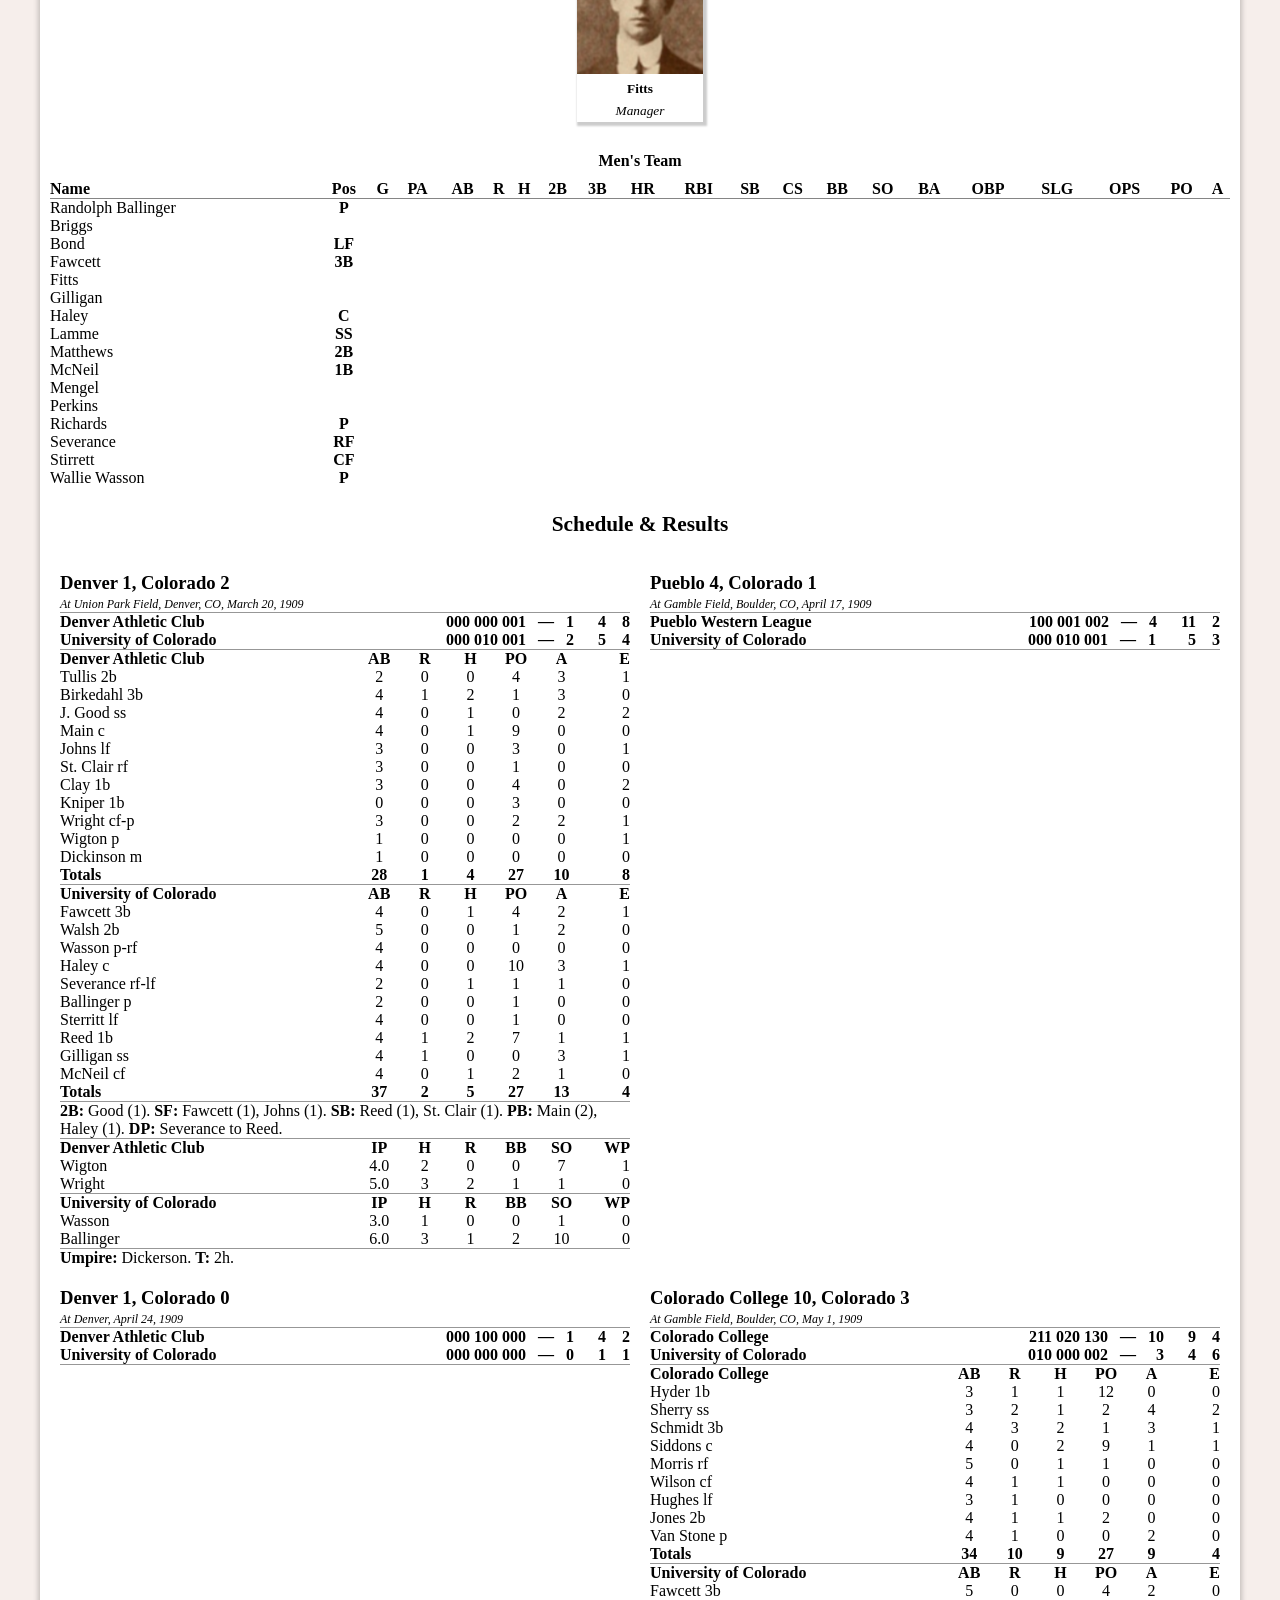
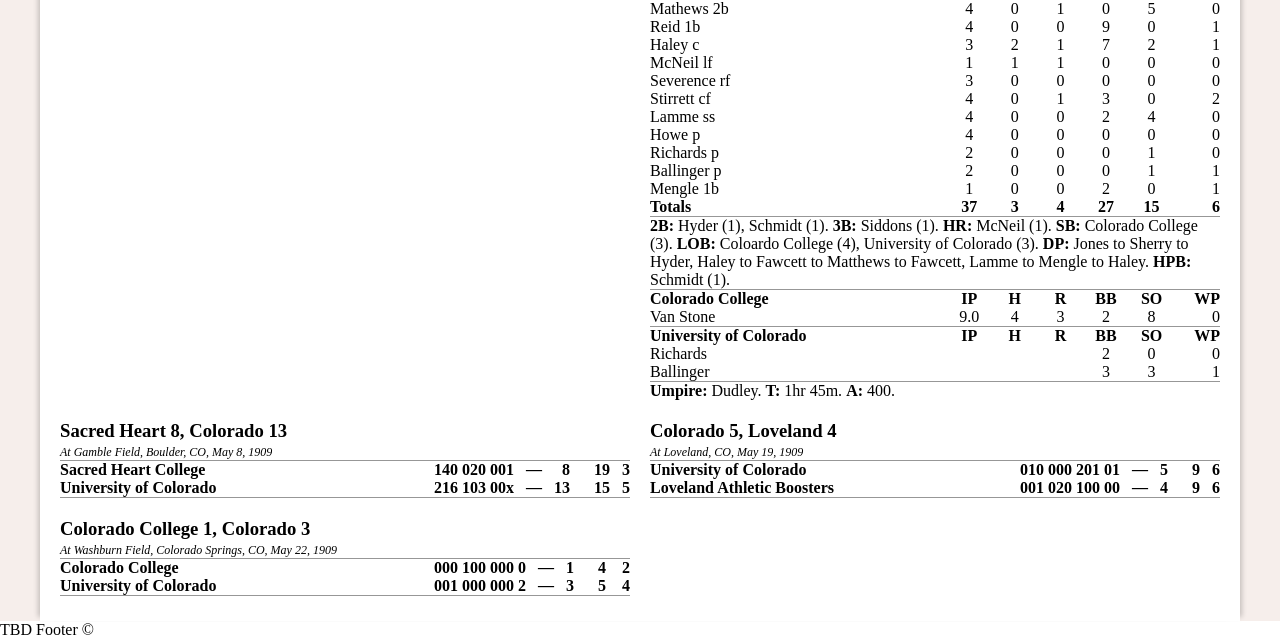
==== commit e2b0d4ff: "cc 1909" ====
--- a/pages/years/1909.html
+++ b/pages/years/1909.html
@@ -59,7 +59,7 @@
                       <th>A</th>
                     </tr>
                     <tr>
-                      <td>Ballinger</td>
+                      <td>Randolph Ballinger</td>
                       <td><b>P</b></td>
                     </tr>
                     <tr>
@@ -112,6 +112,10 @@
                     <tr>
                       <td>Stirrett</td>
                       <td><b>CF</b></td>
+                    </tr>
+                    <tr>
+                      <td>Wallie Wasson</td>
+                      <td><b>P</b></td>
                     </tr>
                   </tbody>
                 </table>
@@ -253,7 +257,7 @@
                   </table><hr>
                   <table class="box-score-detailed">
                     <tr>
-                      <th class="main-stat">Colorado</th>
+                      <th class="main-stat">University of Colorado</th>
                       <th class="bat-stat">AB</th>
                       <th class="bat-stat">R</th>
                       <th class="bat-stat">H</th>
@@ -364,7 +368,6 @@
                   <p> <b>2B:</b> Good (1).
                       <b>SF:</b> Fawcett (1), Johns (1).
                       <b>SB:</b> Reed (1), St. Clair (1).
-                      <b>BB:</b> Ballinger (2), Wright (1).
                       <b>PB:</b> Main (2), Haley (1).
                       <b>DP:</b> Severance to Reed.
                   </p><hr>
@@ -399,7 +402,7 @@
                   </table><hr>
                   <table class="box-score-detailed">
                     <tr>
-                      <th class="main-stat">Colorado</th>
+                      <th class="main-stat">University of Colorado</th>
                       <th class="bat-stat">IP</th>
                       <th class="bat-stat">H</th>
                       <th class="bat-stat">R</th>
@@ -442,7 +445,7 @@
                       <td><b>University of Colorado</b></td>
                       <td><b>000 010 001  —   1     5   3</b></td>
                     </tr>
-                  </table>
+                  </table><hr>
                 </div>
               </div>
               <div class="row">
@@ -458,9 +461,10 @@
                       <td><b>University of Colorado</b></td>
                       <td><b>000 000 000  —   0    1   1</b></td>
                     </tr>
-                  </table>
+                  </table><hr>
                 </div>
                 <div class="main-columnbox">
+                  <!-- https://www.coloradohistoricnewspapers.org/?a=d&d=RMD19090502-01.2.195&srpos=14&e=-01-1909--06-1909--en-20--1--img-txIN%7CtxCO%7CtxTA-colorado+university+baseball+score-------0------ -->
                   <p class="box-title">Colorado College 10, Colorado 3</p>
                   <i>At Gamble Field, Boulder, CO, May 1, 1909</i><hr>
                   <table class="box-score">
@@ -472,7 +476,296 @@
                       <td><b>University of Colorado</b></td>
                       <td><b>010 000 002  —    3    4   6</b></td>
                     </tr>
-                  </table>
+                  </table><hr>
+                  <table class="box-score-detailed">
+                    <tr>
+                      <th class="main-stat">Colorado College</th>
+                      <th class="bat-stat">AB</th>
+                      <th class="bat-stat">R</th>
+                      <th class="bat-stat">H</th>
+                      <th class="bat-stat">PO</th>
+                      <th class="bat-stat">A</th>
+                      <th class="last-stat">E</th>
+                    </tr>
+                    <tr>
+                      <td class="main-stat">Hyder 1b</td>
+                      <td class="bat-stat">3</td>
+                      <td class="bat-stat">1</td>
+                      <td class="bat-stat">1</td>
+                      <td class="bat-stat">12</td>
+                      <td class="bat-stat">0</td>
+                      <td class="last-stat">0</td>
+                    </tr>
+                    <tr>
+                      <td class="main-stat">Sherry ss</td>
+                      <td class="bat-stat">3</td>
+                      <td class="bat-stat">2</td>
+                      <td class="bat-stat">1</td>
+                      <td class="bat-stat">2</td>
+                      <td class="bat-stat">4</td>
+                      <td class="last-stat">2</td>
+                    </tr>
+                    <tr>
+                      <td class="main-stat">Schmidt 3b</td>
+                      <td class="bat-stat">4</td>
+                      <td class="bat-stat">3</td>
+                      <td class="bat-stat">2</td>
+                      <td class="bat-stat">1</td>
+                      <td class="bat-stat">3</td>
+                      <td class="last-stat">1</td>
+                    </tr>
+                    <tr>
+                      <td class="main-stat">Siddons c</td>
+                      <td class="bat-stat">4</td>
+                      <td class="bat-stat">0</td>
+                      <td class="bat-stat">2</td>
+                      <td class="bat-stat">9</td>
+                      <td class="bat-stat">1</td>
+                      <td class="last-stat">1</td>
+                    </tr>
+                    <tr>
+                      <td class="main-stat">Morris rf</td>
+                      <td class="bat-stat">5</td>
+                      <td class="bat-stat">0</td>
+                      <td class="bat-stat">1</td>
+                      <td class="bat-stat">1</td>
+                      <td class="bat-stat">0</td>
+                      <td class="last-stat">0</td>
+                    </tr>
+                    <tr>
+                      <td class="main-stat">Wilson cf</td>
+                      <td class="bat-stat">4</td>
+                      <td class="bat-stat">1</td>
+                      <td class="bat-stat">1</td>
+                      <td class="bat-stat">0</td>
+                      <td class="bat-stat">0</td>
+                      <td class="last-stat">0</td>
+                    </tr>
+                    <tr>
+                      <td class="main-stat">Hughes lf</td>
+                      <td class="bat-stat">3</td>
+                      <td class="bat-stat">1</td>
+                      <td class="bat-stat">0</td>
+                      <td class="bat-stat">0</td>
+                      <td class="bat-stat">0</td>
+                      <td class="last-stat">0</td>
+                    </tr>
+                    <tr>
+                      <td class="main-stat">Jones 2b</td>
+                      <td class="bat-stat">4</td>
+                      <td class="bat-stat">1</td>
+                      <td class="bat-stat">1</td>
+                      <td class="bat-stat">2</td>
+                      <td class="bat-stat">0</td>
+                      <td class="last-stat">0</td>
+                    </tr>
+                    <tr>
+                      <td class="main-stat">Van Stone p</td>
+                      <td class="bat-stat">4</td>
+                      <td class="bat-stat">1</td>
+                      <td class="bat-stat">0</td>
+                      <td class="bat-stat">0</td>
+                      <td class="bat-stat">2</td>
+                      <td class="last-stat">0</td>
+                    </tr>
+                    <tr>
+                      <th class="main-stat">Totals</th>
+                      <th class="bat-stat">34</th>
+                      <th class="bat-stat">10</th>
+                      <th class="bat-stat">9</th>
+                      <th class="bat-stat">27</th>
+                      <th class="bat-stat">9</th>
+                      <th class="last-stat">4</th>
+                    </tr>
+                  </table><hr>
+                  <table class="box-score-detailed">
+                    <tr>
+                      <th class="main-stat">University of Colorado</th>
+                      <th class="bat-stat">AB</th>
+                      <th class="bat-stat">R</th>
+                      <th class="bat-stat">H</th>
+                      <th class="bat-stat">PO</th>
+                      <th class="bat-stat">A</th>
+                      <th class="last-stat">E</th>
+                    </tr>
+                    <tr>
+                      <td class="main-stat">Fawcett 3b</td>
+                      <td class="bat-stat">5</td>
+                      <td class="bat-stat">0</td>
+                      <td class="bat-stat">0</td>
+                      <td class="bat-stat">4</td>
+                      <td class="bat-stat">2</td>
+                      <td class="last-stat">0</td>
+                    </tr>
+                    <tr>
+                      <td class="main-stat">Mathews 2b</td>
+                      <td class="bat-stat">4</td>
+                      <td class="bat-stat">0</td>
+                      <td class="bat-stat">1</td>
+                      <td class="bat-stat">0</td>
+                      <td class="bat-stat">5</td>
+                      <td class="last-stat">0</td>
+                    </tr>
+                    <tr>
+                      <td class="main-stat">Reid 1b</td>
+                      <td class="bat-stat">4</td>
+                      <td class="bat-stat">0</td>
+                      <td class="bat-stat">0</td>
+                      <td class="bat-stat">9</td>
+                      <td class="bat-stat">0</td>
+                      <td class="last-stat">1</td>
+                    </tr>
+                    <tr>
+                      <td class="main-stat">Haley c</td>
+                      <td class="bat-stat">3</td>
+                      <td class="bat-stat">2</td>
+                      <td class="bat-stat">1</td>
+                      <td class="bat-stat">7</td>
+                      <td class="bat-stat">2</td>
+                      <td class="last-stat"1>1</td>
+                    </tr>
+                    <tr>
+                      <td class="main-stat">McNeil lf</td>
+                      <td class="bat-stat">1</td>
+                      <td class="bat-stat">1</td>
+                      <td class="bat-stat">1</td>
+                      <td class="bat-stat">0</td>
+                      <td class="bat-stat">0</td>
+                      <td class="last-stat">0</td>
+                    </tr>
+                    <tr>
+                      <td class="main-stat">Severence rf</td>
+                      <td class="bat-stat">3</td>
+                      <td class="bat-stat">0</td>
+                      <td class="bat-stat">0</td>
+                      <td class="bat-stat">0</td>
+                      <td class="bat-stat">0</td>
+                      <td class="last-stat">0</td>
+                    </tr>
+                    <tr>
+                      <td class="main-stat">Stirrett cf</td>
+                      <td class="bat-stat">4</td>
+                      <td class="bat-stat">0</td>
+                      <td class="bat-stat">1</td>
+                      <td class="bat-stat">3</td>
+                      <td class="bat-stat">0</td>
+                      <td class="last-stat">2</td>
+                    </tr>
+                    <tr>
+                      <td class="main-stat">Lamme ss</td>
+                      <td class="bat-stat">4</td>
+                      <td class="bat-stat">0</td>
+                      <td class="bat-stat">0</td>
+                      <td class="bat-stat">2</td>
+                      <td class="bat-stat">4</td>
+                      <td class="last-stat">0</td>
+                    </tr>
+                    <tr>
+                      <td class="main-stat">Howe p</td>
+                      <td class="bat-stat">4</td>
+                      <td class="bat-stat">0</td>
+                      <td class="bat-stat">0</td>
+                      <td class="bat-stat">0</td>
+                      <td class="bat-stat">0</td>
+                      <td class="last-stat">0</td>
+                    </tr>
+                    <tr>
+                      <td class="main-stat">Richards p</td>
+                      <td class="bat-stat">2</td>
+                      <td class="bat-stat">0</td>
+                      <td class="bat-stat">0</td>
+                      <td class="bat-stat">0</td>
+                      <td class="bat-stat">1</td>
+                      <td class="last-stat">0</td>
+                    </tr>
+                    <tr>
+                      <td class="main-stat">Ballinger p</td>
+                      <td class="bat-stat">2</td>
+                      <td class="bat-stat">0</td>
+                      <td class="bat-stat">0</td>
+                      <td class="bat-stat">0</td>
+                      <td class="bat-stat">1</td>
+                      <td class="last-stat">1</td>
+                    </tr>
+                    <tr>
+                      <td class="main-stat">Mengle 1b</td>
+                      <td class="bat-stat">1</td>
+                      <td class="bat-stat">0</td>
+                      <td class="bat-stat">0</td>
+                      <td class="bat-stat">2</td>
+                      <td class="bat-stat">0</td>
+                      <td class="last-stat">1</td>
+                    </tr>
+                    <tr>
+                      <th class="main-stat">Totals</th>
+                      <th class="bat-stat">37</th>
+                      <th class="bat-stat">3</th>
+                      <th class="bat-stat">4</th>
+                      <th class="bat-stat">27</th>
+                      <th class="bat-stat">15</th>
+                      <th class="last-stat">6</th>
+                    </tr>
+                  </table><hr><p> <b>2B:</b> Hyder (1), Schmidt (1).
+                      <b>3B:</b> Siddons (1).
+                      <b>HR:</b> McNeil (1).
+                      <b>SB:</b> Colorado College (3).
+                      <b>LOB:</b> Coloardo College (4), University of Colorado (3).
+                      <b>DP:</b> Jones to Sherry to Hyder, Haley to Fawcett to Matthews to Fawcett, Lamme to Mengle to Haley.
+                      <b>HPB:</b> Schmidt (1).
+                    </p><hr>
+                  <table class="box-score-detailed">
+                    <tr>
+                      <th class="main-stat">Colorado College</th>
+                      <th class="bat-stat">IP</th>
+                      <th class="bat-stat">H</th>
+                      <th class="bat-stat">R</th>
+                      <th class="bat-stat">BB</th>
+                      <th class="bat-stat">SO</th>
+                      <th class="last-stat">WP</th>
+                    </tr>
+                    <tr>
+                      <td class="main-stat">Van Stone</td>
+                      <td class="bat-stat">9.0</td>
+                      <td class="bat-stat">4</td>
+                      <td class="bat-stat">3</td>
+                      <td class="bat-stat">2</td>
+                      <td class="bat-stat">8</td>
+                      <td class="last-stat">0</td>
+                    </tr>
+                  </table><hr>
+                  <table class="box-score-detailed">
+                    <tr>
+                      <th class="main-stat">University of Colorado</th>
+                      <th class="bat-stat">IP</th>
+                      <th class="bat-stat">H</th>
+                      <th class="bat-stat">R</th>
+                      <th class="bat-stat">BB</th>
+                      <th class="bat-stat">SO</th>
+                      <th class="last-stat">WP</th>
+                    </tr>
+                    <tr>
+                      <td class="main-stat">Richards</td>
+                      <td class="bat-stat"></td>
+                      <td class="bat-stat"></td>
+                      <td class="bat-stat"></td>
+                      <td class="bat-stat">2</td>
+                      <td class="bat-stat">0</td>
+                      <td class="last-stat">0</td>
+                    </tr>
+                    <tr>
+                      <td class="main-stat">Ballinger</td>
+                      <td class="bat-stat"></td>
+                      <td class="bat-stat"></td>
+                      <td class="bat-stat"></td>
+                      <td class="bat-stat">3</td>
+                      <td class="bat-stat">3</td>
+                      <td class="last-stat">1</td>
+                    </tr>
+                  </table><hr>
+                  <p> <b>Umpire:</b> Dudley.
+                      <b>T:</b> 1hr 45m.
+                      <b>A:</b> 400.
+                  </p>
                 </div>
               </div>
               <div class="row">
@@ -488,8 +781,25 @@
                       <td><b>University of Colorado</b></td>
                       <td><b>216 103 00x  —   13    15  5</b></td>
                     </tr>
-                  </table>
+                  </table><hr>
                 </div>
+                <div class="main-columnbox">
+                  <!-- https://www.coloradohistoricnewspapers.org/?a=d&d=RMD19090513-01.2.26&srpos=45&e=-01-1909--06-1909--en-20--41--img-txIN%7CtxCO%7CtxTA-colorado+university+baseball-------0------ -->
+                  <p class="box-title">Colorado 5, Loveland 4</p>
+                  <i>At Loveland, CO, May 19, 1909</i><hr>
+                  <table class="box-score">
+                    <tr>
+                      <td><b>University of Colorado</b></td>
+                      <td><b>010 000 201 01  —   5    9  6</b></td>
+                    </tr>
+                    <tr>
+                      <td><b>Loveland Athletic Boosters</b></td>
+                      <td><b>001 020 100 00  —   4    9  6</b></td>
+                    </tr>
+                  </table><hr>
+                </div>
+              </div>
+              <div class="row">
                 <div class="main-columnbox">
                   <!-- https://www.coloradohistoricnewspapers.org/?a=d&d=BDC19090524-01.2.25&srpos=14&e=-01-1909--06-1909--en-20--1--img-txIN%7CtxCO%7CtxTA-colorado+university+baseball-------0------ -->
                   <p class="box-title">Colorado College 1, Colorado 3</p>
@@ -503,7 +813,7 @@
                       <td><b>University of Colorado</b></td>
                       <td><b>001 000 000 2  —   3    5   4</b></td>
                     </tr>
-                  </table>
+                  </table><hr>
                 </div>
               </div>
             </div>   
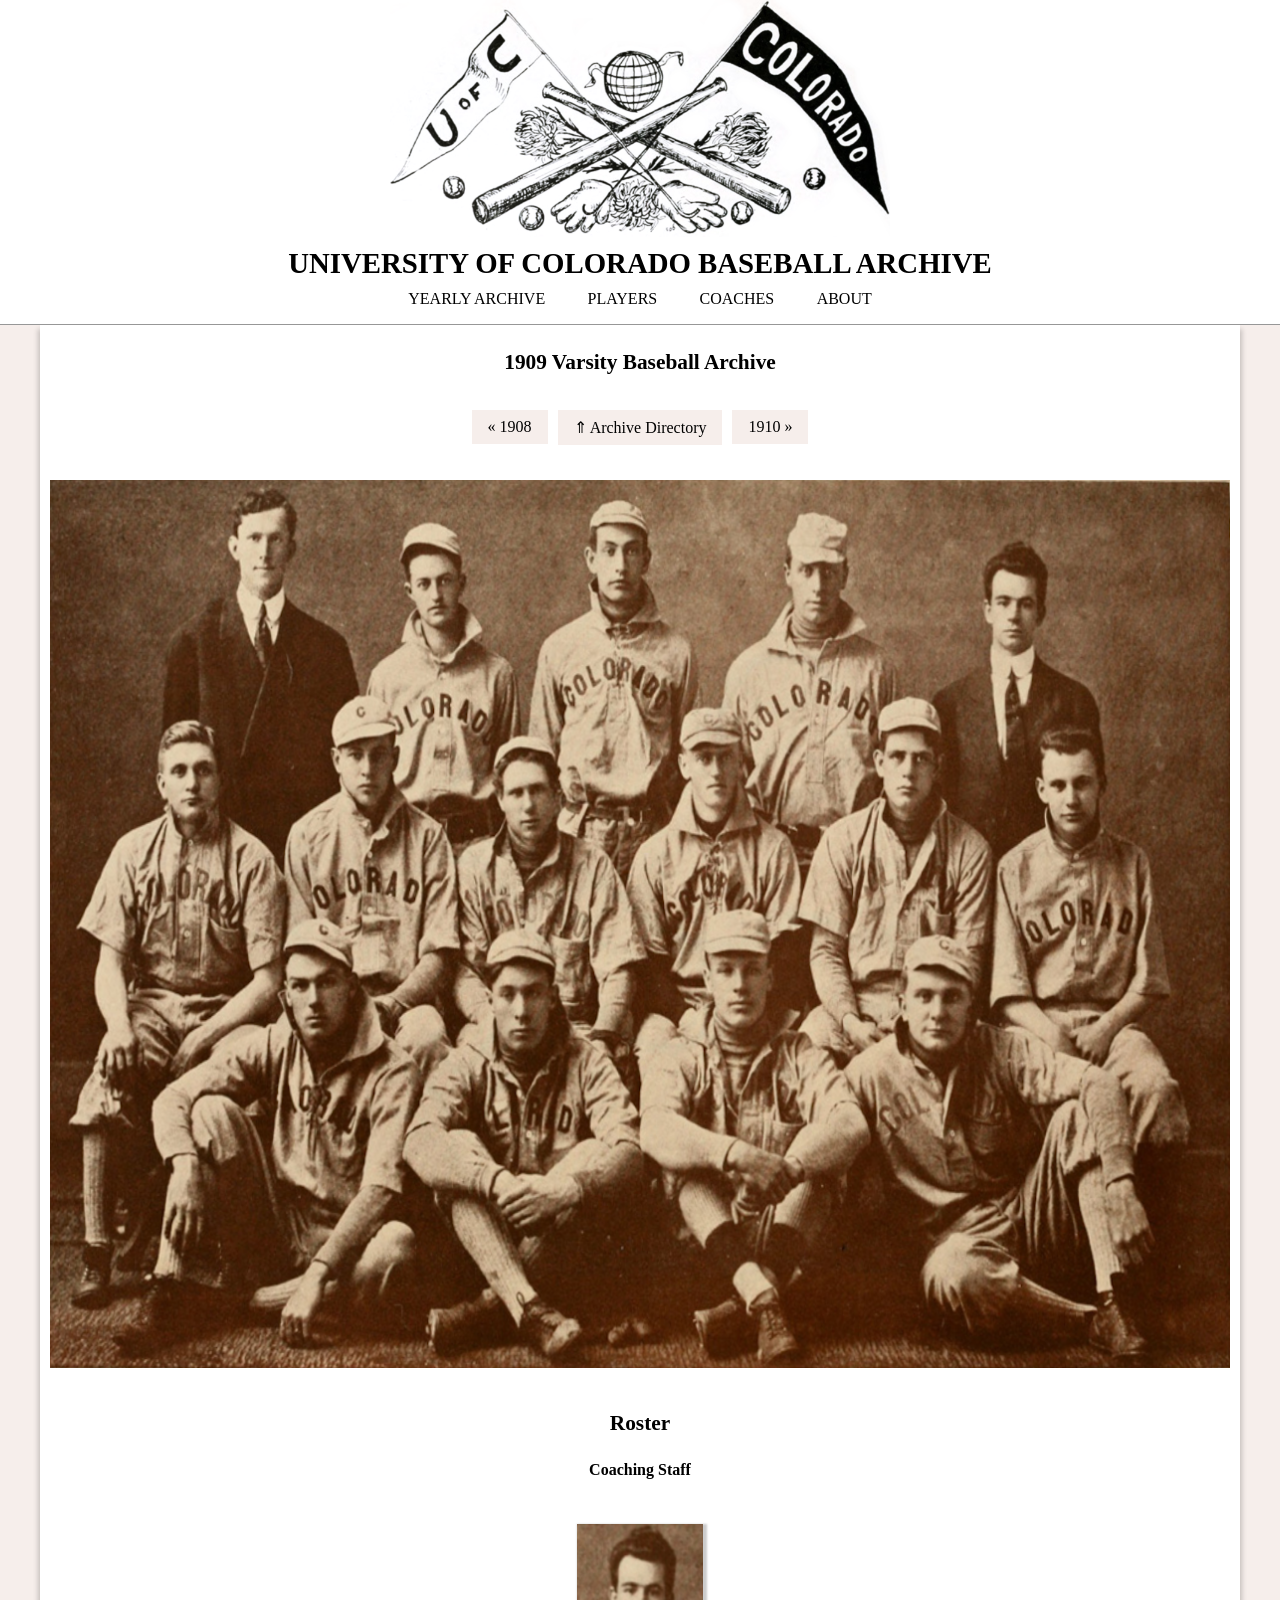
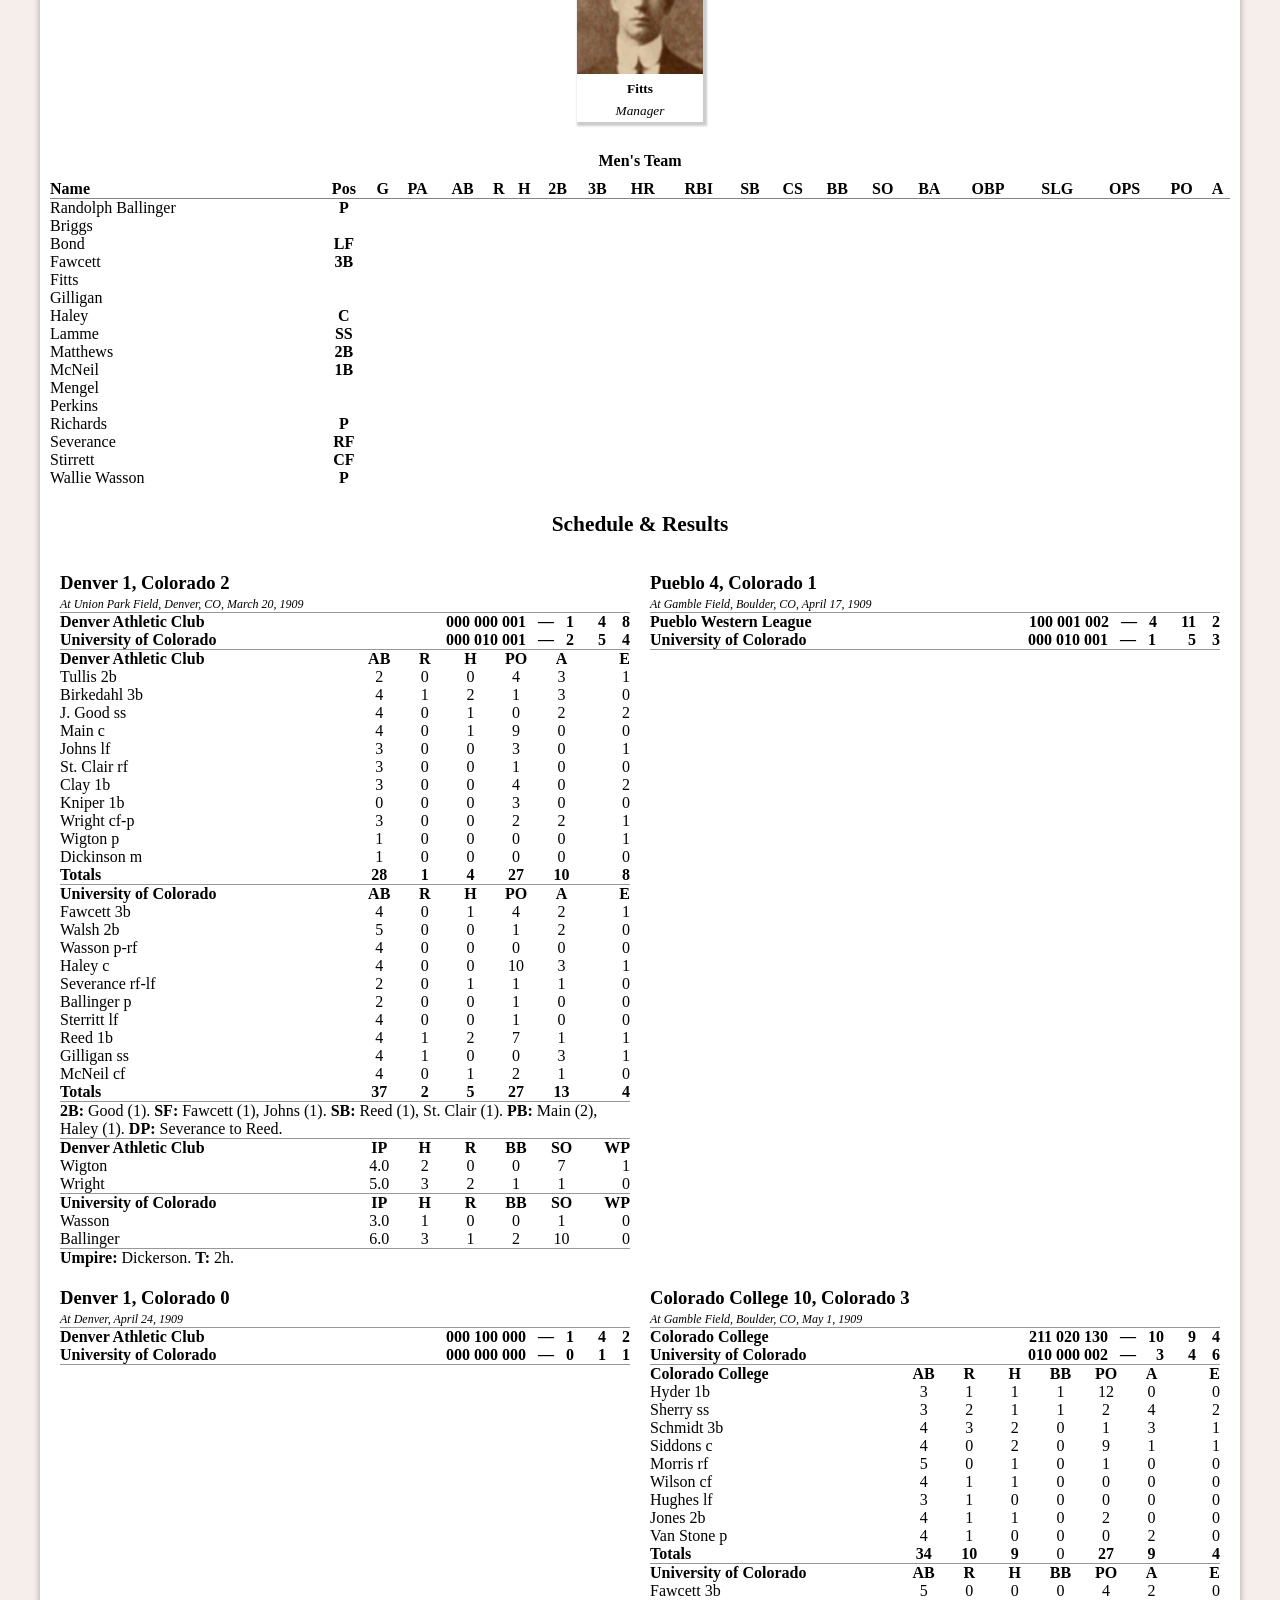
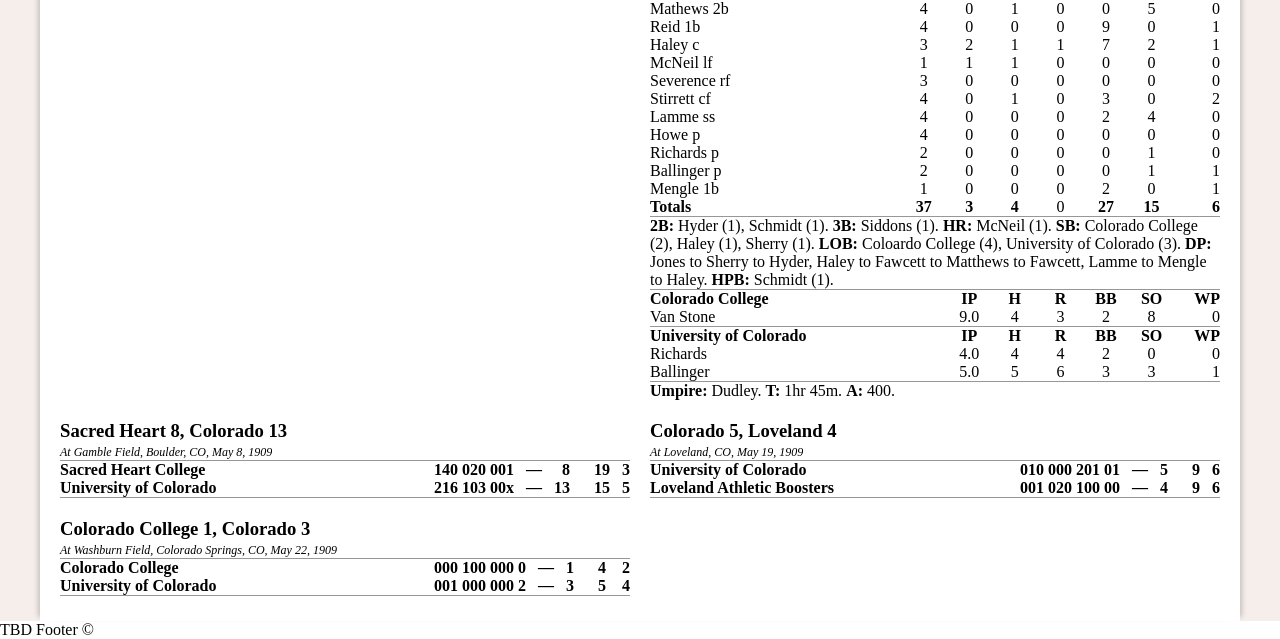
==== commit da1acdd1: "cc 1909 final" ====
--- a/pages/years/1909.html
+++ b/pages/years/1909.html
@@ -465,6 +465,7 @@
                 </div>
                 <div class="main-columnbox">
                   <!-- https://www.coloradohistoricnewspapers.org/?a=d&d=RMD19090502-01.2.195&srpos=14&e=-01-1909--06-1909--en-20--1--img-txIN%7CtxCO%7CtxTA-colorado+university+baseball+score-------0------ -->
+                  <!-- https://www.coloradohistoricnewspapers.org/?a=d&d=SAG19090506-01.2.14&srpos=18&e=-01-1909--06-1909--en-20--1--img-txIN%7CtxCO%7CtxTA-colorado+university+baseball+score-------0------ -->
                   <p class="box-title">Colorado College 10, Colorado 3</p>
                   <i>At Gamble Field, Boulder, CO, May 1, 1909</i><hr>
                   <table class="box-score">
@@ -483,6 +484,7 @@
                       <th class="bat-stat">AB</th>
                       <th class="bat-stat">R</th>
                       <th class="bat-stat">H</th>
+                      <th class="bat-stat">BB</th>
                       <th class="bat-stat">PO</th>
                       <th class="bat-stat">A</th>
                       <th class="last-stat">E</th>
@@ -492,6 +494,7 @@
                       <td class="bat-stat">3</td>
                       <td class="bat-stat">1</td>
                       <td class="bat-stat">1</td>
+                      <td class="bat-stat">1</td>
                       <td class="bat-stat">12</td>
                       <td class="bat-stat">0</td>
                       <td class="last-stat">0</td>
@@ -501,6 +504,7 @@
                       <td class="bat-stat">3</td>
                       <td class="bat-stat">2</td>
                       <td class="bat-stat">1</td>
+                      <td class="bat-stat">1</td>
                       <td class="bat-stat">2</td>
                       <td class="bat-stat">4</td>
                       <td class="last-stat">2</td>
@@ -510,6 +514,7 @@
                       <td class="bat-stat">4</td>
                       <td class="bat-stat">3</td>
                       <td class="bat-stat">2</td>
+                      <td class="bat-stat">0</td>
                       <td class="bat-stat">1</td>
                       <td class="bat-stat">3</td>
                       <td class="last-stat">1</td>
@@ -519,6 +524,7 @@
                       <td class="bat-stat">4</td>
                       <td class="bat-stat">0</td>
                       <td class="bat-stat">2</td>
+                      <td class="bat-stat">0</td>
                       <td class="bat-stat">9</td>
                       <td class="bat-stat">1</td>
                       <td class="last-stat">1</td>
@@ -528,6 +534,7 @@
                       <td class="bat-stat">5</td>
                       <td class="bat-stat">0</td>
                       <td class="bat-stat">1</td>
+                      <td class="bat-stat">0</td>
                       <td class="bat-stat">1</td>
                       <td class="bat-stat">0</td>
                       <td class="last-stat">0</td>
@@ -539,6 +546,7 @@
                       <td class="bat-stat">1</td>
                       <td class="bat-stat">0</td>
                       <td class="bat-stat">0</td>
+                      <td class="bat-stat">0</td>
                       <td class="last-stat">0</td>
                     </tr>
                     <tr>
@@ -548,6 +556,7 @@
                       <td class="bat-stat">0</td>
                       <td class="bat-stat">0</td>
                       <td class="bat-stat">0</td>
+                      <td class="bat-stat">0</td>
                       <td class="last-stat">0</td>
                     </tr>
                     <tr>
@@ -555,6 +564,7 @@
                       <td class="bat-stat">4</td>
                       <td class="bat-stat">1</td>
                       <td class="bat-stat">1</td>
+                      <td class="bat-stat">0</td>
                       <td class="bat-stat">2</td>
                       <td class="bat-stat">0</td>
                       <td class="last-stat">0</td>
@@ -563,6 +573,7 @@
                       <td class="main-stat">Van Stone p</td>
                       <td class="bat-stat">4</td>
                       <td class="bat-stat">1</td>
+                      <td class="bat-stat">0</td>
                       <td class="bat-stat">0</td>
                       <td class="bat-stat">0</td>
                       <td class="bat-stat">2</td>
@@ -573,6 +584,7 @@
                       <th class="bat-stat">34</th>
                       <th class="bat-stat">10</th>
                       <th class="bat-stat">9</th>
+                      <td class="bat-stat">0</td>
                       <th class="bat-stat">27</th>
                       <th class="bat-stat">9</th>
                       <th class="last-stat">4</th>
@@ -584,6 +596,7 @@
                       <th class="bat-stat">AB</th>
                       <th class="bat-stat">R</th>
                       <th class="bat-stat">H</th>
+                      <th class="bat-stat">BB</th>
                       <th class="bat-stat">PO</th>
                       <th class="bat-stat">A</th>
                       <th class="last-stat">E</th>
@@ -593,6 +606,7 @@
                       <td class="bat-stat">5</td>
                       <td class="bat-stat">0</td>
                       <td class="bat-stat">0</td>
+                      <td class="bat-stat">0</td>
                       <td class="bat-stat">4</td>
                       <td class="bat-stat">2</td>
                       <td class="last-stat">0</td>
@@ -603,6 +617,7 @@
                       <td class="bat-stat">0</td>
                       <td class="bat-stat">1</td>
                       <td class="bat-stat">0</td>
+                      <td class="bat-stat">0</td>
                       <td class="bat-stat">5</td>
                       <td class="last-stat">0</td>
                     </tr>
@@ -611,6 +626,7 @@
                       <td class="bat-stat">4</td>
                       <td class="bat-stat">0</td>
                       <td class="bat-stat">0</td>
+                      <td class="bat-stat">0</td>
                       <td class="bat-stat">9</td>
                       <td class="bat-stat">0</td>
                       <td class="last-stat">1</td>
@@ -620,6 +636,7 @@
                       <td class="bat-stat">3</td>
                       <td class="bat-stat">2</td>
                       <td class="bat-stat">1</td>
+                      <td class="bat-stat">1</td>
                       <td class="bat-stat">7</td>
                       <td class="bat-stat">2</td>
                       <td class="last-stat"1>1</td>
@@ -631,6 +648,7 @@
                       <td class="bat-stat">1</td>
                       <td class="bat-stat">0</td>
                       <td class="bat-stat">0</td>
+                      <td class="bat-stat">0</td>
                       <td class="last-stat">0</td>
                     </tr>
                     <tr>
@@ -640,6 +658,7 @@
                       <td class="bat-stat">0</td>
                       <td class="bat-stat">0</td>
                       <td class="bat-stat">0</td>
+                      <td class="bat-stat">0</td>
                       <td class="last-stat">0</td>
                     </tr>
                     <tr>
@@ -647,6 +666,7 @@
                       <td class="bat-stat">4</td>
                       <td class="bat-stat">0</td>
                       <td class="bat-stat">1</td>
+                      <td class="bat-stat">0</td>
                       <td class="bat-stat">3</td>
                       <td class="bat-stat">0</td>
                       <td class="last-stat">2</td>
@@ -656,6 +676,7 @@
                       <td class="bat-stat">4</td>
                       <td class="bat-stat">0</td>
                       <td class="bat-stat">0</td>
+                      <td class="bat-stat">0</td>
                       <td class="bat-stat">2</td>
                       <td class="bat-stat">4</td>
                       <td class="last-stat">0</td>
@@ -667,6 +688,7 @@
                       <td class="bat-stat">0</td>
                       <td class="bat-stat">0</td>
                       <td class="bat-stat">0</td>
+                      <td class="bat-stat">0</td>
                       <td class="last-stat">0</td>
                     </tr>
                     <tr>
@@ -675,6 +697,7 @@
                       <td class="bat-stat">0</td>
                       <td class="bat-stat">0</td>
                       <td class="bat-stat">0</td>
+                      <td class="bat-stat">0</td>
                       <td class="bat-stat">1</td>
                       <td class="last-stat">0</td>
                     </tr>
@@ -684,12 +707,14 @@
                       <td class="bat-stat">0</td>
                       <td class="bat-stat">0</td>
                       <td class="bat-stat">0</td>
+                      <td class="bat-stat">0</td>
                       <td class="bat-stat">1</td>
                       <td class="last-stat">1</td>
                     </tr>
                     <tr>
                       <td class="main-stat">Mengle 1b</td>
                       <td class="bat-stat">1</td>
+                      <td class="bat-stat">0</td>
                       <td class="bat-stat">0</td>
                       <td class="bat-stat">0</td>
                       <td class="bat-stat">2</td>
@@ -701,6 +726,7 @@
                       <th class="bat-stat">37</th>
                       <th class="bat-stat">3</th>
                       <th class="bat-stat">4</th>
+                      <td class="bat-stat">0</td>
                       <th class="bat-stat">27</th>
                       <th class="bat-stat">15</th>
                       <th class="last-stat">6</th>
@@ -708,7 +734,7 @@
                   </table><hr><p> <b>2B:</b> Hyder (1), Schmidt (1).
                       <b>3B:</b> Siddons (1).
                       <b>HR:</b> McNeil (1).
-                      <b>SB:</b> Colorado College (3).
+                      <b>SB:</b> Colorado College (2), Haley (1), Sherry (1).
                       <b>LOB:</b> Coloardo College (4), University of Colorado (3).
                       <b>DP:</b> Jones to Sherry to Hyder, Haley to Fawcett to Matthews to Fawcett, Lamme to Mengle to Haley.
                       <b>HPB:</b> Schmidt (1).
@@ -745,18 +771,18 @@
                     </tr>
                     <tr>
                       <td class="main-stat">Richards</td>
-                      <td class="bat-stat"></td>
-                      <td class="bat-stat"></td>
-                      <td class="bat-stat"></td>
+                      <td class="bat-stat">4.0</td>
+                      <td class="bat-stat">4</td>
+                      <td class="bat-stat">4</td>
                       <td class="bat-stat">2</td>
                       <td class="bat-stat">0</td>
                       <td class="last-stat">0</td>
                     </tr>
                     <tr>
                       <td class="main-stat">Ballinger</td>
-                      <td class="bat-stat"></td>
-                      <td class="bat-stat"></td>
-                      <td class="bat-stat"></td>
+                      <td class="bat-stat">5.0</td>
+                      <td class="bat-stat">5</td>
+                      <td class="bat-stat">6</td>
                       <td class="bat-stat">3</td>
                       <td class="bat-stat">3</td>
                       <td class="last-stat">1</td>
